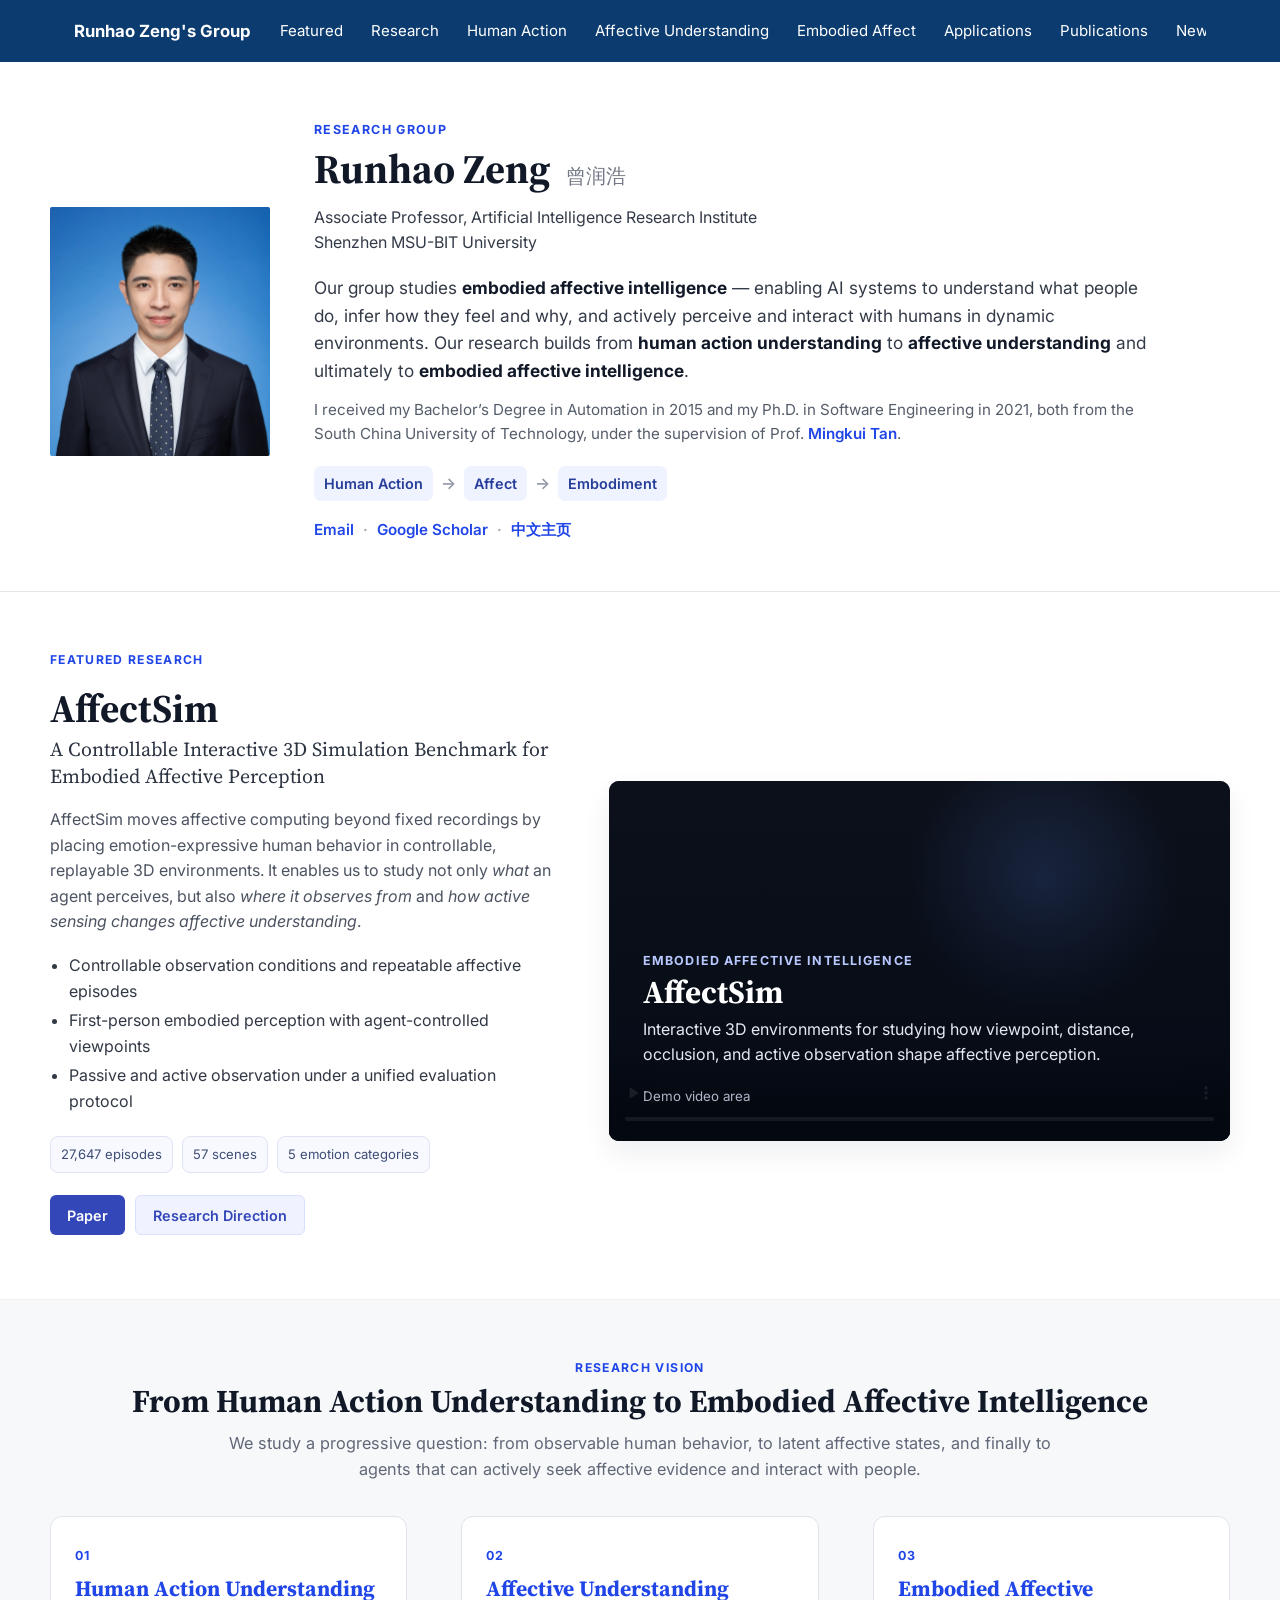
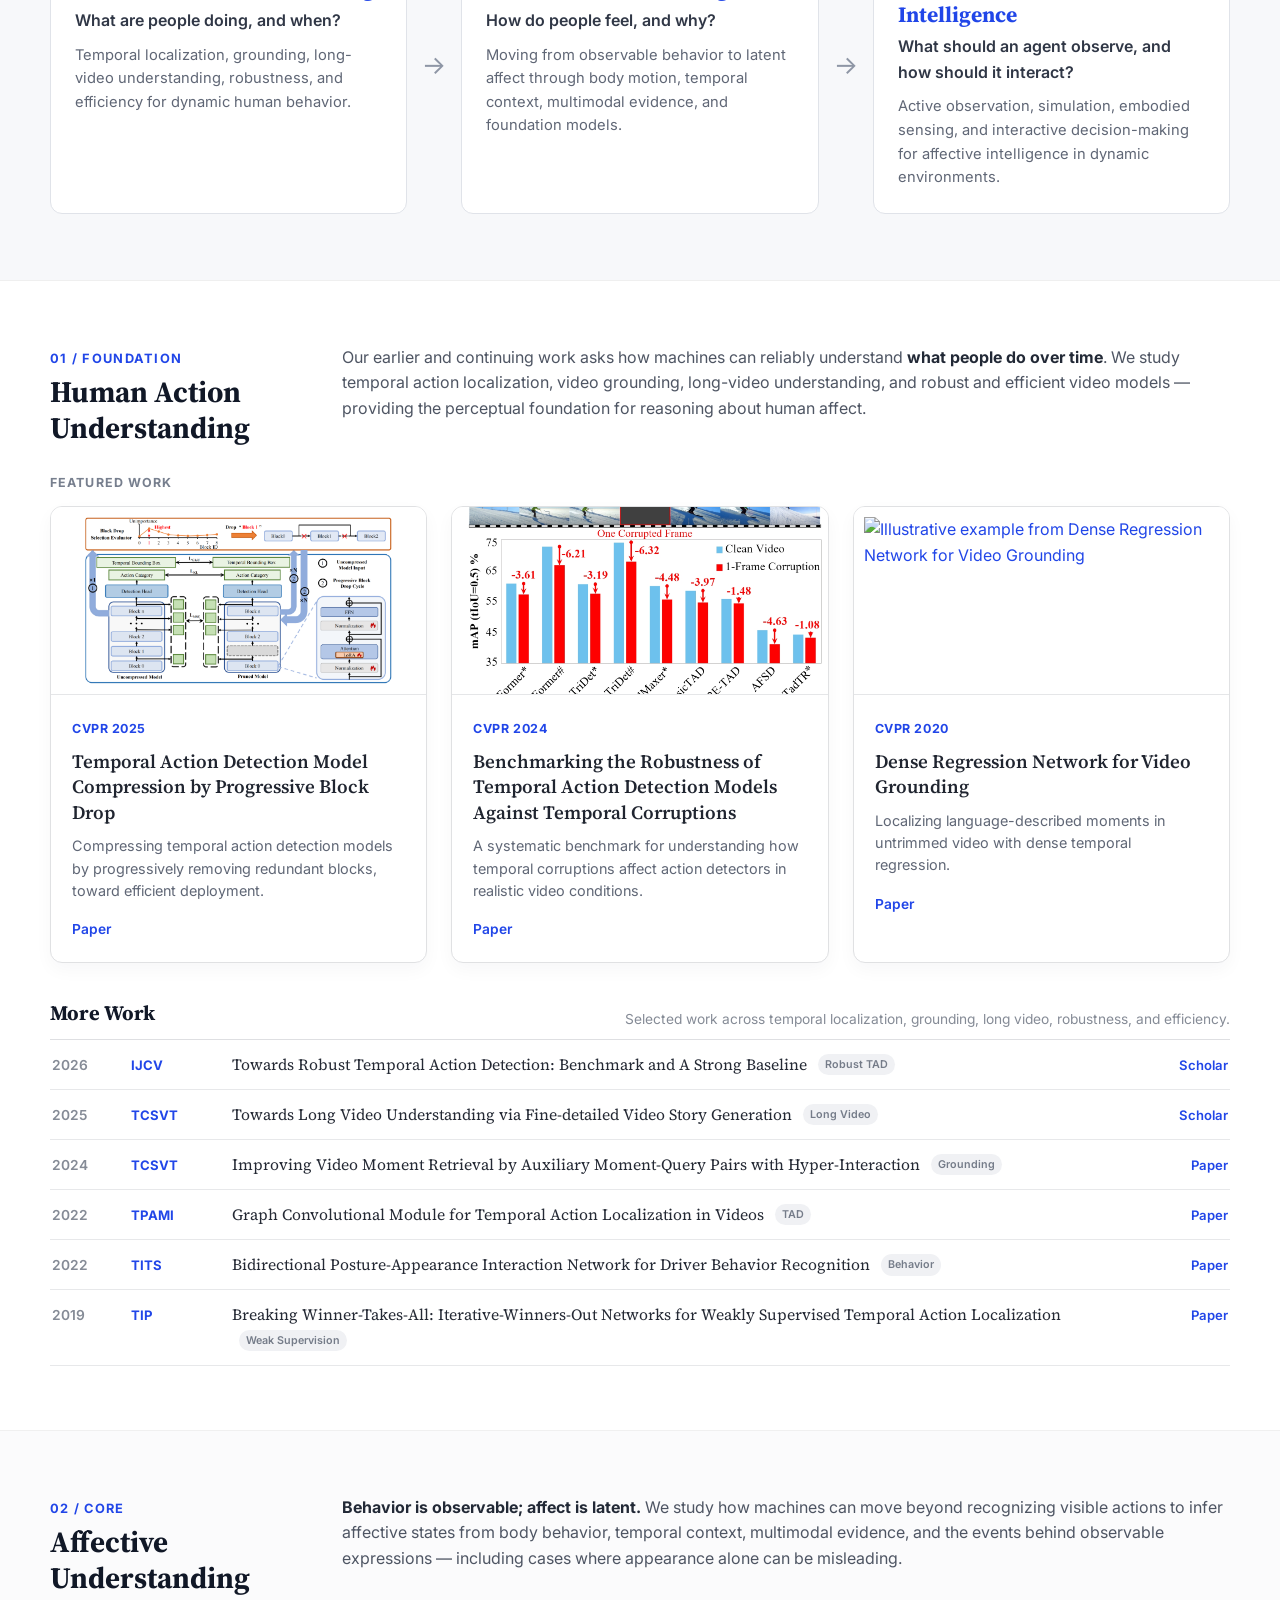
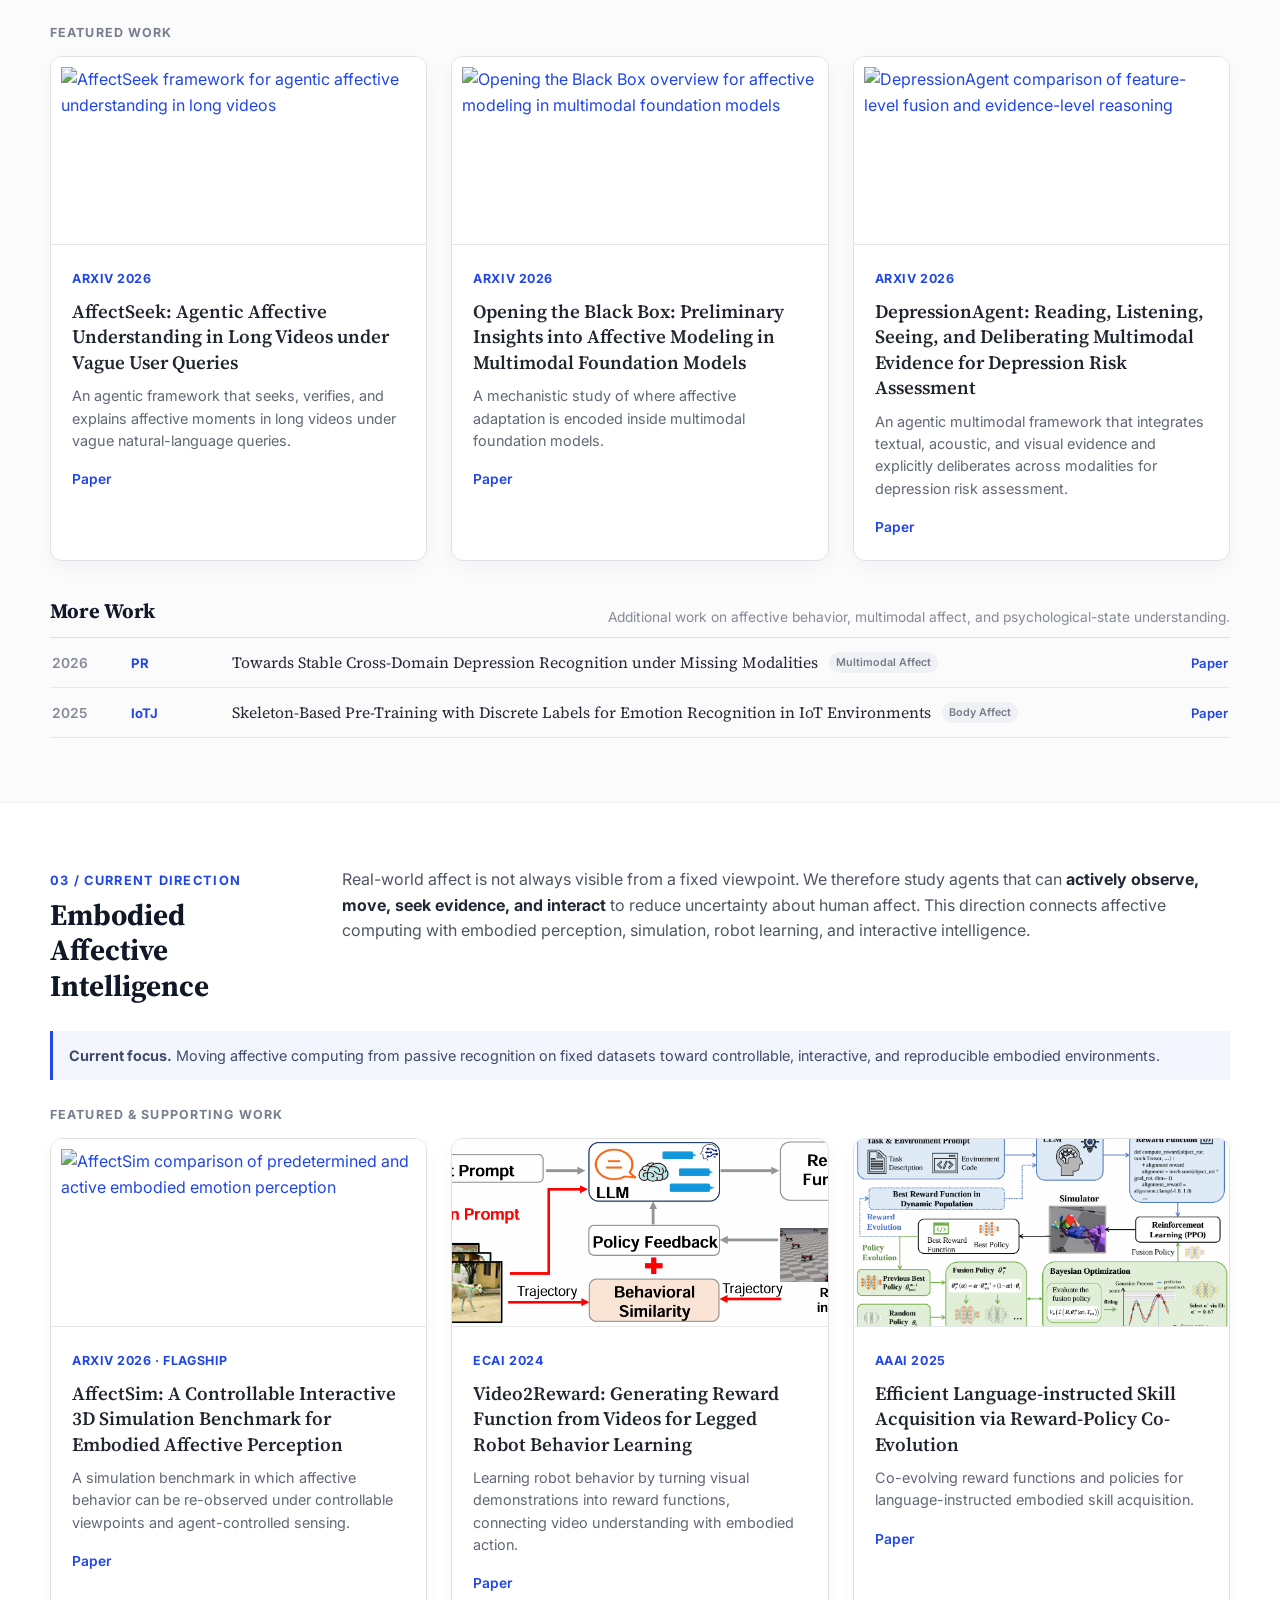
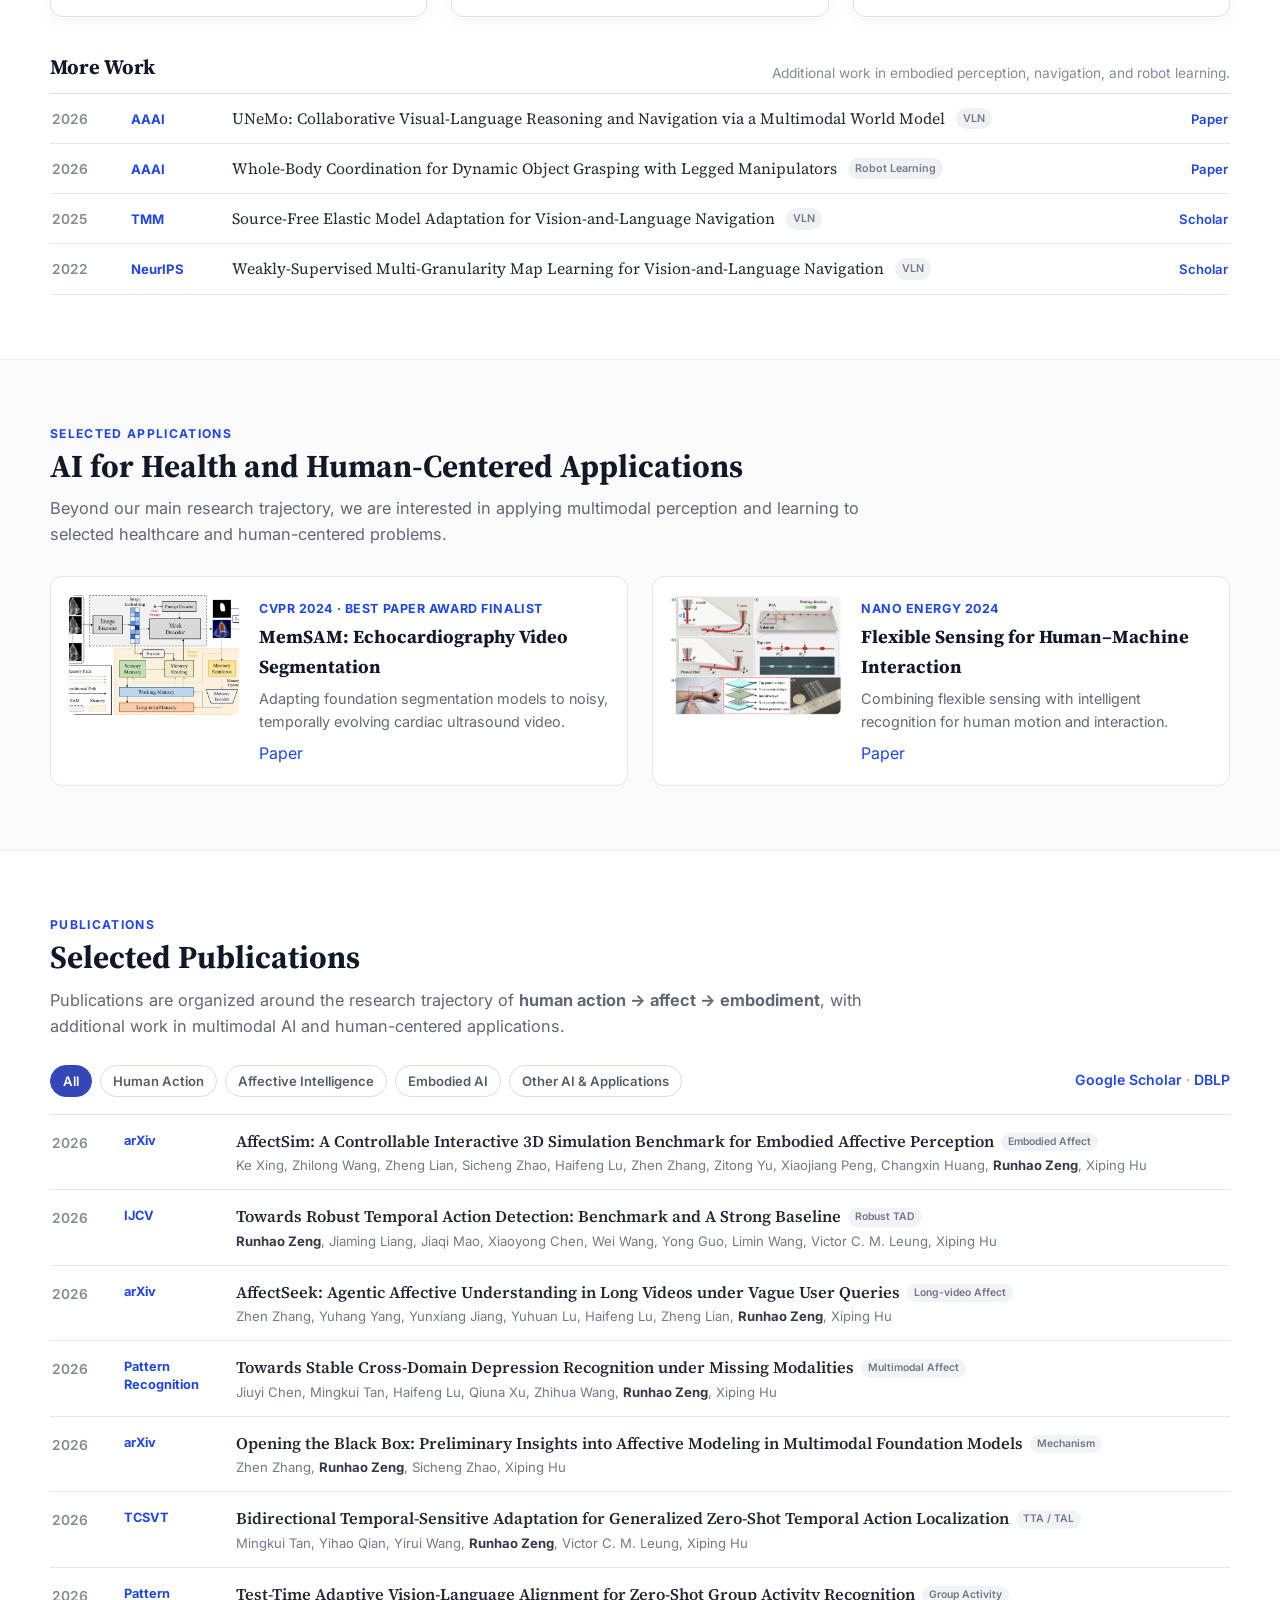
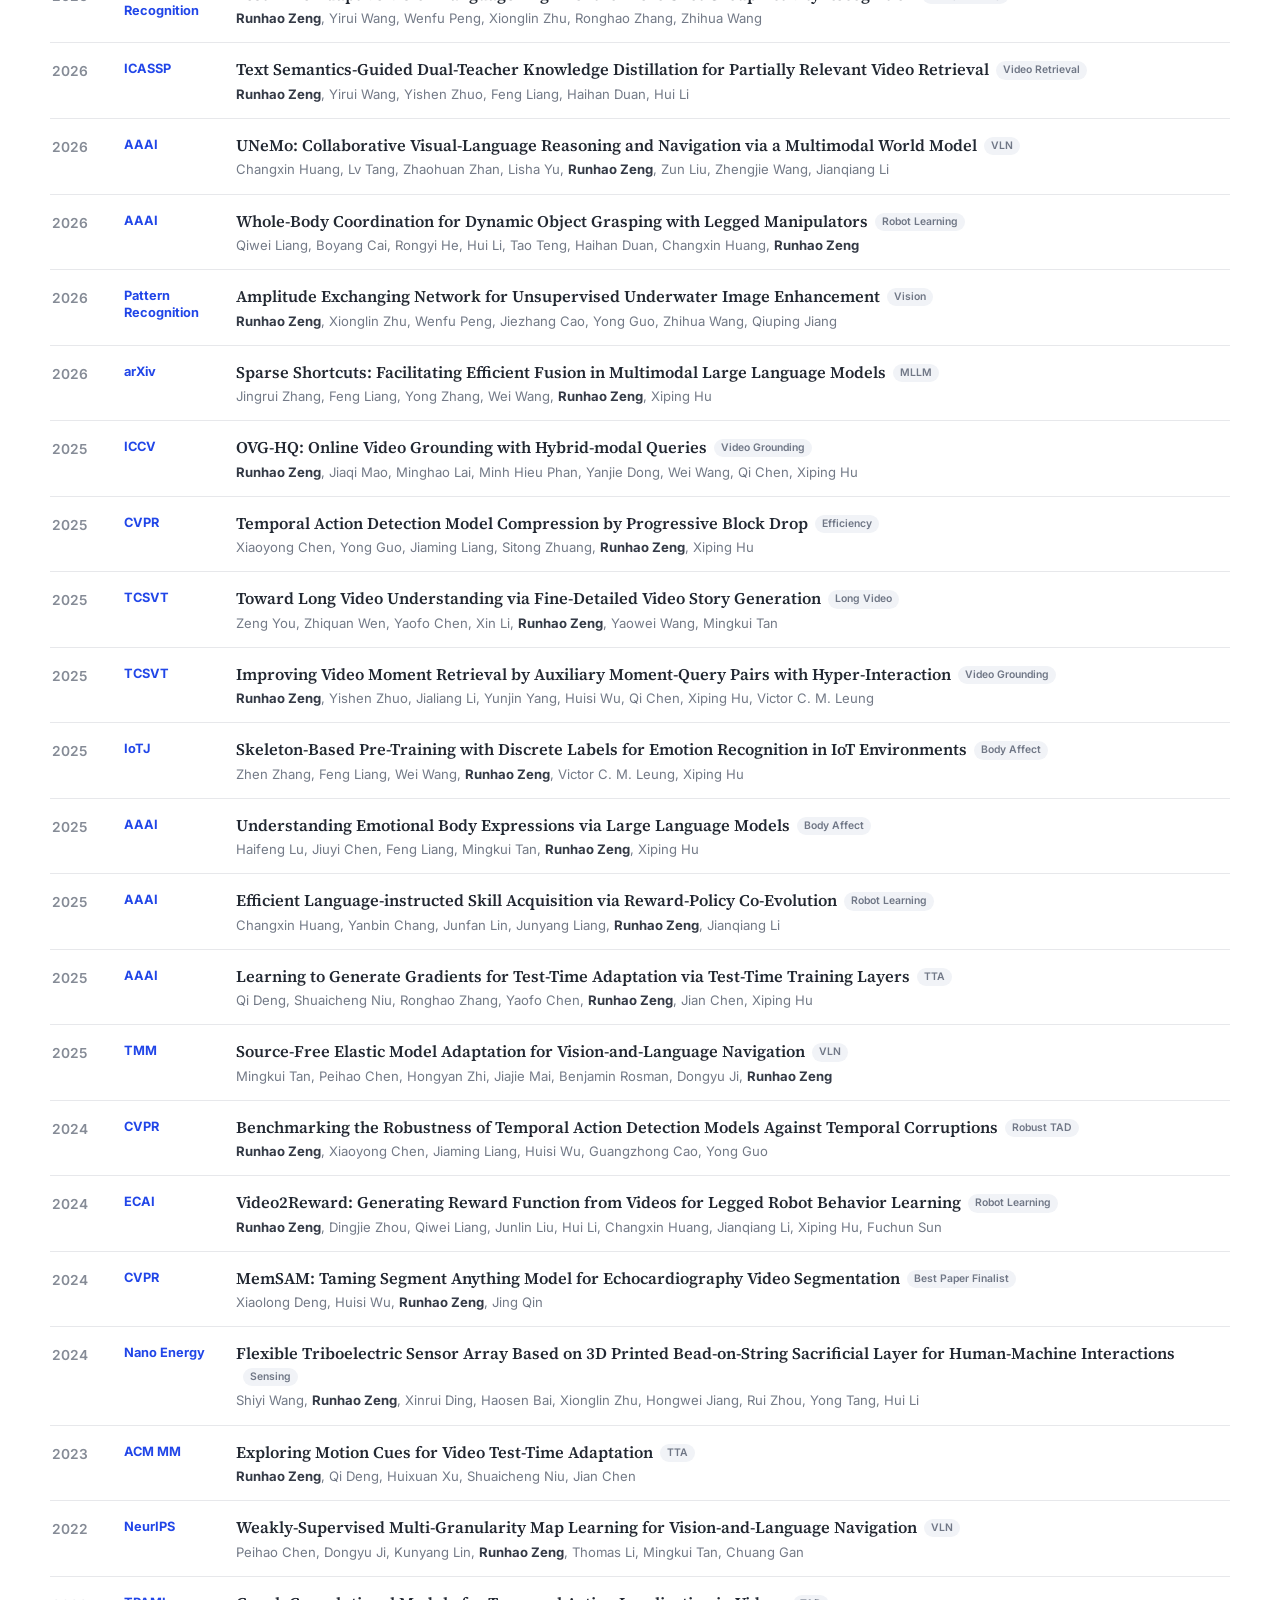
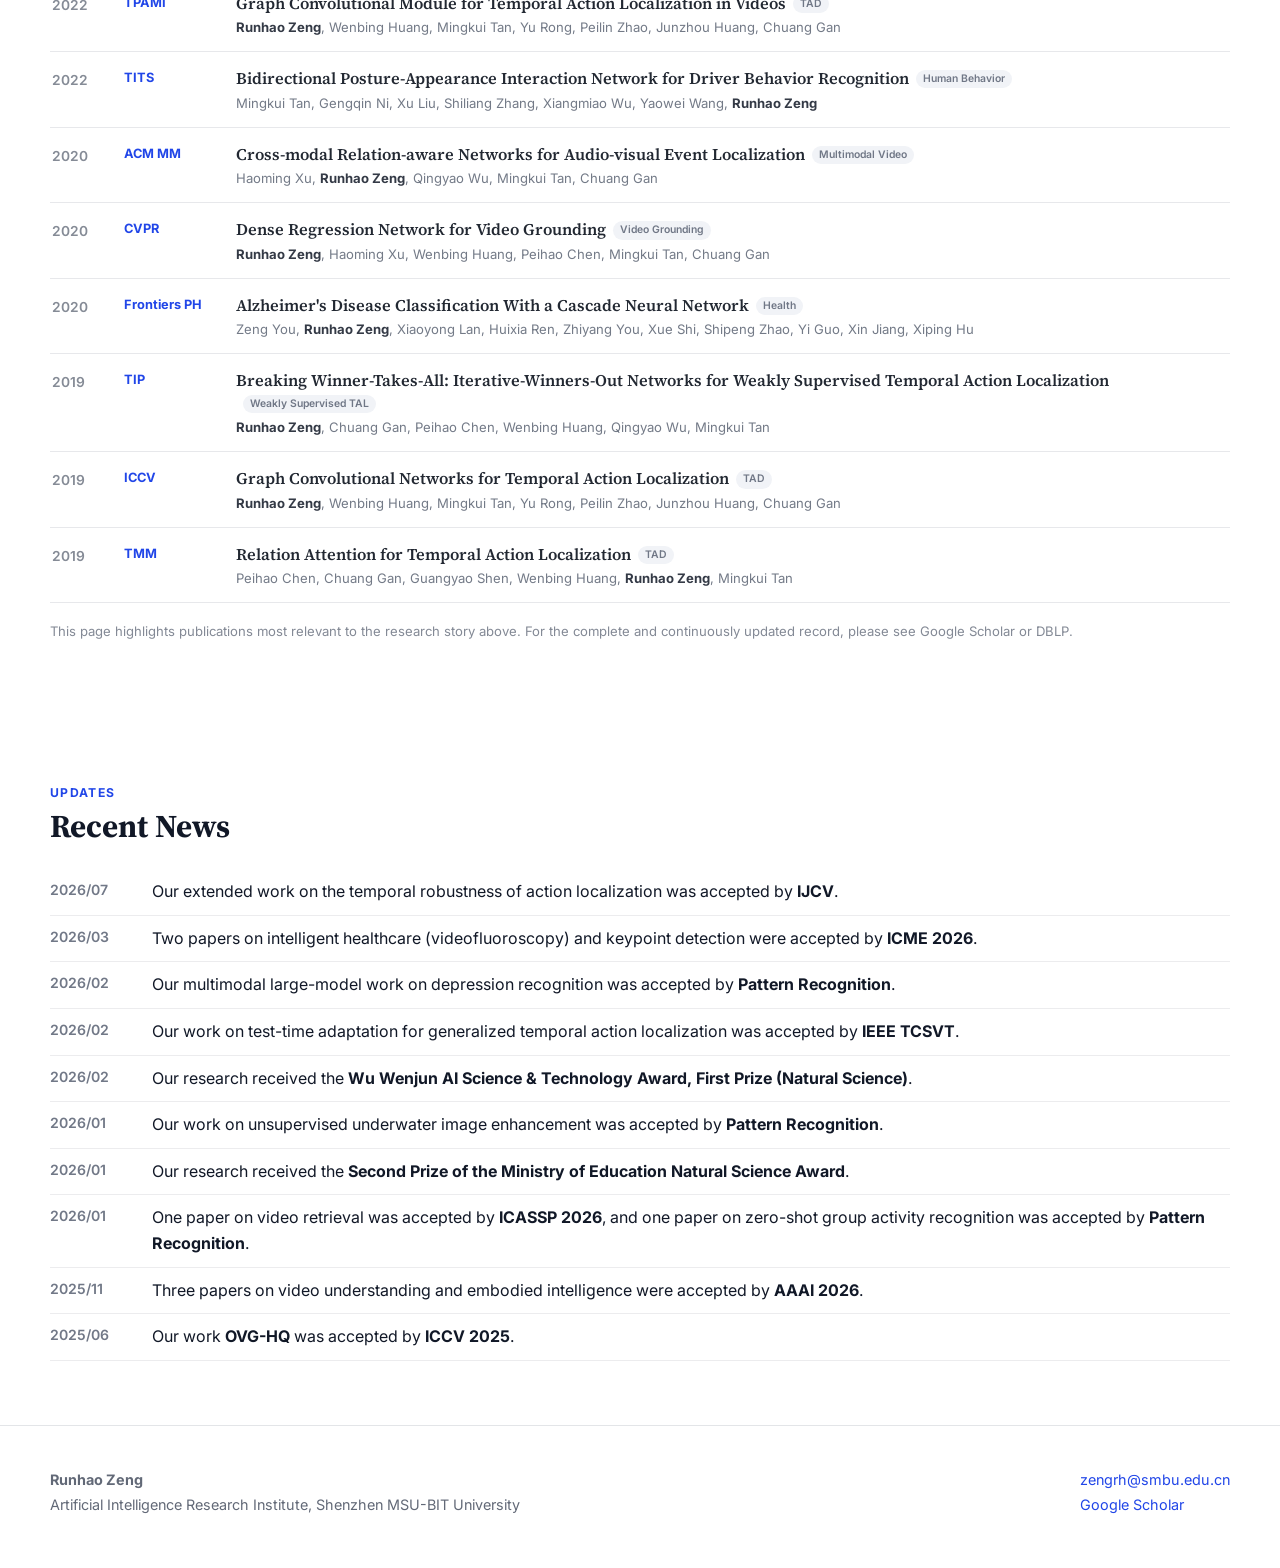
==== index_affective_story_v6_remote_figures.html @ b1715346 "Publish updated Runhao Zeng research group homepage" ====
<!DOCTYPE html>
<html lang="en">
<head>
<meta charset="UTF-8">
<meta name="viewport" content="width=device-width, initial-scale=1.0">

<title>Runhao Zeng — Embodied Affective Intelligence</title>
<meta name="description" content="Runhao Zeng's research group studies human action understanding, affective understanding, and embodied affective intelligence.">
<link rel="icon" href="favicon.ico">

<link rel="preconnect" href="https://fonts.googleapis.com">
<link rel="preconnect" href="https://fonts.gstatic.com" crossorigin>
<link href="https://fonts.googleapis.com/css2?family=Inter:wght@400;500;600;700&family=Source+Serif+4:opsz,wght@8..60,500;8..60,600;8..60,700&display=swap" rel="stylesheet">

<style>
:root{
  --navy:#0b3b6f;
  --blue:#2146e8;
  --blue-soft:#eef3ff;
  --ink:#111827;
  --muted:#606776;
  --line:#e3e5e8;
  --paper:#ffffff;
  --soft:#f7f8fa;
  --soft2:#fbfbfc;
  --radius:14px;
  --shadow:0 12px 28px rgba(20,30,55,.07);
  --serif:"Source Serif 4", Georgia, serif;
  --sans:Inter, Arial, sans-serif;
}

*{box-sizing:border-box}
html{scroll-behavior:smooth}
body{
  margin:0;
  color:var(--ink);
  background:#fff;
  font-family:var(--sans);
  line-height:1.6;
}
a{color:var(--blue);text-decoration:none}
a:hover{text-decoration:underline}
img{display:block;max-width:100%}

.navbar{
  position:sticky;
  top:0;
  z-index:100;
  background:var(--navy);
  color:#fff;
  box-shadow:0 1px 0 rgba(255,255,255,.08);
}
.navbar-inner{
  max-width:1180px;
  margin:0 auto;
  min-height:62px;
  padding:0 24px;
  display:flex;
  align-items:center;
  justify-content:space-between;
  gap:30px;
}
.brand{
  color:#fff;
  font-weight:700;
  font-size:1.05rem;
  white-space:nowrap;
}
.brand:hover{text-decoration:none}
nav{
  display:flex;
  gap:28px;
  align-items:center;
  overflow-x:auto;
  scrollbar-width:none;
}
nav::-webkit-scrollbar{display:none}
nav a{
  color:#fff;
  font-size:.94rem;
  white-space:nowrap;
}

main{overflow:hidden}
.wrap{
  width:min(1180px, calc(100% - 48px));
  margin:0 auto;
}

/* Hero */
.hero{
  padding:58px 0 48px;
  border-bottom:1px solid var(--line);
}
.hero-inner{
  display:grid;
  grid-template-columns:220px minmax(0,1fr);
  gap:44px;
  align-items:center;
}
.hero-photo{
  width:220px;
  aspect-ratio:1/1.13;
  object-fit:cover;
  border-radius:2px;
}
.eyebrow{
  margin:0 0 6px;
  color:var(--blue);
  font-size:.78rem;
  font-weight:700;
  letter-spacing:.11em;
  text-transform:uppercase;
}
h1,h2,h3{font-family:var(--serif)}
.hero h1{
  margin:0;
  font-size:2.55rem;
  line-height:1.15;
  font-weight:700;
}
.cn{
  margin-left:8px;
  font-family:var(--sans);
  font-size:1.25rem;
  font-weight:500;
  color:#737986;
}
.hero-role{
  margin:12px 0 18px;
  color:#343b48;
  font-size:1rem;
}
.hero-bio{
  max-width:840px;
  margin:0;
  font-size:1.08rem;
  color:#343b48;
}
.hero-bio strong{color:var(--ink)}
.hero-trajectory{
  display:flex;
  flex-wrap:wrap;
  gap:8px;
  align-items:center;
  margin:20px 0 17px;
  font-weight:600;
  color:#243043;
}
.hero-trajectory .node{
  padding:6px 10px;
  background:var(--blue-soft);
  border-radius:7px;
  color:#263d9a;
  font-size:.9rem;
}
.hero-trajectory .arrow{
  color:#9399a7;
}
.hero-links{
  display:flex;
  flex-wrap:wrap;
  gap:9px;
  align-items:center;
  font-weight:600;
  font-size:.95rem;
}
.dot{color:#a4a9b3}

/* Generic sections */
.section{
  padding:64px 0;
}
.section.alt{
  background:var(--soft2);
  border-top:1px solid #f0f0f0;
  border-bottom:1px solid #f0f0f0;
}
.section-kicker{
  margin:0 0 4px;
  color:var(--blue);
  font-size:.76rem;
  font-weight:700;
  letter-spacing:.11em;
  text-transform:uppercase;
}
.section-title{
  margin:0;
  font-size:2rem;
  line-height:1.2;
  font-weight:700;
}
.section-sub{
  max-width:850px;
  margin:10px 0 0;
  color:var(--muted);
  font-size:1.02rem;
}

/* Featured research */
.featured{
  padding:58px 0 64px;
}
.featured-grid{
  display:grid;
  grid-template-columns:.95fr 1.15fr;
  gap:46px;
  align-items:center;
  margin-top:18px;
}
.featured-title{
  margin:0 0 7px;
  font-size:2.45rem;
  line-height:1.08;
}
.featured-subtitle{
  margin:0 0 17px;
  font-family:var(--serif);
  font-size:1.24rem;
  line-height:1.35;
  color:#2c3442;
}
.featured-copy{
  margin:0 0 18px;
  color:#4c5361;
  font-size:1rem;
}
.feature-points{
  margin:0 0 22px;
  padding-left:19px;
  color:#313844;
}
.feature-points li{margin:4px 0}
.stat-row{
  display:flex;
  flex-wrap:wrap;
  gap:9px;
  margin:0 0 22px;
}
.stat{
  padding:7px 10px;
  border:1px solid #dfe4f4;
  border-radius:8px;
  background:#f7f9ff;
  font-size:.82rem;
  color:#3f4e75;
}
.buttons{
  display:flex;
  flex-wrap:wrap;
  gap:10px;
}
.btn{
  display:inline-flex;
  align-items:center;
  justify-content:center;
  min-height:40px;
  padding:0 17px;
  border-radius:6px;
  background:#3347b8;
  color:#fff;
  font-size:.9rem;
  font-weight:600;
}
.btn:hover{
  text-decoration:none;
  background:#273aa8;
}
.btn.secondary{
  color:#3347b8;
  background:#f0f3ff;
  border:1px solid #d8dfff;
}
.btn.secondary:hover{background:#e8edff}

.feature-media{
  position:relative;
  min-height:360px;
  overflow:hidden;
  border-radius:10px;
  background:
    radial-gradient(circle at 22% 30%, rgba(85,116,255,.25), transparent 24%),
    radial-gradient(circle at 78% 68%, rgba(30,115,138,.24), transparent 28%),
    linear-gradient(135deg,#111827 0%,#203047 48%,#182133 100%);
  box-shadow:var(--shadow);
}
.feature-media video{
  position:absolute;
  inset:0;
  width:100%;
  height:100%;
  object-fit:cover;
  background:#0c111b;
}
.media-fallback{
  position:absolute;
  inset:0;
  padding:34px;
  display:flex;
  flex-direction:column;
  justify-content:flex-end;
  color:#fff;
  background:
    linear-gradient(to top,rgba(4,10,21,.82),rgba(4,10,21,.08)),
    radial-gradient(circle at 70% 28%,rgba(103,145,255,.22),transparent 27%);
}
.media-fallback .mini{
  color:#b9c8ff;
  font-size:.78rem;
  font-weight:700;
  letter-spacing:.09em;
  text-transform:uppercase;
}
.media-fallback strong{
  margin-top:4px;
  font-family:var(--serif);
  font-size:2rem;
  line-height:1.1;
}
.media-fallback span{
  margin-top:7px;
  max-width:500px;
  color:#e6e9f0;
}
.media-fallback small{
  margin-top:18px;
  color:#aeb7c7;
}

/* Research story */
.story{
  padding:58px 0 66px;
  background:var(--soft);
  border-top:1px solid #efefef;
  border-bottom:1px solid #efefef;
}
.story-head{text-align:center}
.story-head .section-sub{margin:10px auto 0}
.story-grid{
  margin-top:34px;
  display:grid;
  grid-template-columns:1fr 54px 1fr 54px 1fr;
  align-items:stretch;
}
.story-card{
  position:relative;
  padding:25px 24px 23px;
  border:1px solid #e0e3e9;
  border-radius:12px;
  background:#fff;
}
.story-num{
  color:var(--blue);
  font-size:.78rem;
  font-weight:700;
  letter-spacing:.08em;
}
.story-card h3{
  margin:7px 0 7px;
  font-size:1.36rem;
  line-height:1.2;
}
.story-question{
  margin:0 0 10px;
  font-weight:600;
  color:#303746;
}
.story-card p:last-child{
  margin:0;
  color:var(--muted);
  font-size:.92rem;
}
.story-arrow{
  display:flex;
  align-items:center;
  justify-content:center;
  color:#8e96a5;
  font-size:1.6rem;
}

/* Topic sections */
.topic-head{
  display:grid;
  grid-template-columns:250px minmax(0,1fr);
  gap:42px;
  margin-bottom:28px;
}
.topic-index{
  color:var(--blue);
  font-size:.8rem;
  font-weight:700;
  letter-spacing:.1em;
}
.topic-head h2{
  margin:4px 0 0;
  font-size:1.85rem;
  line-height:1.2;
}
.topic-intro{
  margin:0;
  color:#4e5563;
  font-size:1rem;
}
.topic-intro strong{color:#222936}

.featured-kicker{
  margin:0 0 13px;
  color:#777f8e;
  font-size:.78rem;
  font-weight:700;
  letter-spacing:.09em;
  text-transform:uppercase;
}
.paper-grid{
  display:grid;
  grid-template-columns:repeat(3,minmax(0,1fr));
  gap:24px;
}
.paper-card{
  min-width:0;
  overflow:hidden;
  border:1px solid #e0e1e3;
  border-radius:12px;
  background:#fff;
  box-shadow:0 7px 18px rgba(30,40,60,.035);
}
.paper-card:hover{
  transform:translateY(-2px);
  transition:.18s ease;
  box-shadow:0 12px 28px rgba(25,35,55,.07);
}
.paper-thumb{
  height:188px;
  overflow:hidden;
  background:#f2f3f5;
  border-bottom:1px solid #e5e6e8;
}
.paper-thumb img{
  width:100%;
  height:100%;
  object-fit:cover;
}
.paper-thumb.contain img{
  object-fit:contain;
  padding:8px;
  background:#fff;
}
.paper-thumb.text-thumb{
  display:flex;
  align-items:flex-end;
  padding:22px;
  background:
    radial-gradient(circle at 85% 18%,rgba(71,100,235,.17),transparent 28%),
    linear-gradient(135deg,#f3f5ff,#f9fafc 55%,#eef3f7);
}
.text-thumb .thumb-word{
  font-family:var(--serif);
  font-size:2rem;
  line-height:1.05;
  color:#1d2e69;
  font-weight:700;
}
.text-thumb .thumb-note{
  display:block;
  margin-top:7px;
  font-family:var(--sans);
  font-size:.78rem;
  color:#66718d;
  font-weight:500;
}
.paper-body{padding:20px 21px 22px}
.venue{
  display:inline-block;
  color:var(--blue);
  font-size:.78rem;
  font-weight:700;
  letter-spacing:.045em;
  text-transform:uppercase;
}
.paper-body h3{
  margin:8px 0 10px;
  font-size:1.18rem;
  line-height:1.35;
  font-weight:600;
}
.paper-body h3 a{color:#202530}
.paper-body h3 a:hover{color:var(--blue);text-decoration:none}
.highlight{
  margin:0 0 16px;
  color:#606776;
  font-size:.9rem;
  line-height:1.55;
}
.paper-links{
  display:flex;
  flex-wrap:wrap;
  gap:12px;
  font-size:.86rem;
  font-weight:600;
}

/* More work */
.more-work{margin-top:34px}
.more-work-head{
  display:flex;
  align-items:end;
  justify-content:space-between;
  gap:20px;
  margin-bottom:9px;
}
.more-work-head h3{
  margin:0;
  font-size:1.28rem;
}
.more-work-head p{
  margin:0;
  color:#858b96;
  font-size:.86rem;
}
.more-work-list{border-top:1px solid #dedfe2}
.more-work-item{
  display:grid;
  grid-template-columns:62px 84px minmax(0,1fr) auto;
  align-items:baseline;
  column-gap:17px;
  padding:12px 2px;
  border-bottom:1px solid #e7e8ea;
}
.more-work-year{
  color:#858b96;
  font-size:.86rem;
  font-weight:600;
}
.more-work-venue{
  color:var(--blue);
  font-size:.82rem;
  font-weight:700;
}
.more-work-title{
  min-width:0;
  font-family:var(--serif);
  font-size:.98rem;
  color:#242934;
}
.more-work-title a{color:inherit}
.more-work-title a:hover{color:var(--blue);text-decoration:none}
.work-tag{
  display:inline-block;
  margin-left:7px;
  padding:2px 7px;
  border-radius:999px;
  background:#f0f1f4;
  color:#757c89;
  font-family:var(--sans);
  font-size:.67rem;
  font-weight:600;
  vertical-align:2px;
  white-space:nowrap;
}
.more-work-links{
  font-size:.82rem;
  font-weight:600;
  white-space:nowrap;
}

/* Current direction marker */
.current-direction{
  margin:0 0 25px;
  padding:13px 16px;
  border-left:3px solid var(--blue);
  background:#f3f6ff;
  color:#3f4b69;
  font-size:.9rem;
}

/* Applications */
.application-grid{
  margin-top:28px;
  display:grid;
  grid-template-columns:1fr 1fr;
  gap:24px;
}
.application-card{
  display:grid;
  grid-template-columns:170px minmax(0,1fr);
  gap:20px;
  padding:18px;
  border:1px solid var(--line);
  border-radius:12px;
  background:#fff;
}
.application-card img{
  width:170px;
  height:120px;
  object-fit:cover;
  border-radius:7px;
  background:#f2f2f2;
}
.application-card h3{
  margin:2px 0 6px;
  font-size:1.15rem;
}
.application-card p{
  margin:0 0 8px;
  color:#626977;
  font-size:.9rem;
}

/* News */
.news-list{
  margin:24px 0 0;
  padding:0;
  list-style:none;
}
.news-list li{
  display:grid;
  grid-template-columns:86px minmax(0,1fr);
  gap:16px;
  padding:10px 0;
  border-bottom:1px solid #ececee;
}
.news-date{
  color:#717887;
  font-size:.88rem;
  font-weight:600;
}

/* Footer */
.contact{
  padding:40px 0 50px;
  border-top:1px solid var(--line);
  color:#626977;
  font-size:.9rem;
}
.contact-row{
  display:flex;
  justify-content:space-between;
  gap:24px;
  flex-wrap:wrap;
}
.contact p{margin:2px 0}

/* responsive */
@media (max-width:950px){
  .paper-grid{grid-template-columns:1fr 1fr}
  .story-grid{
    grid-template-columns:1fr;
    gap:12px;
  }
  .story-arrow{
    height:28px;
    transform:rotate(90deg);
  }
  .featured-grid{grid-template-columns:1fr}
  .feature-media{min-height:330px}
  .topic-head{grid-template-columns:1fr;gap:12px}
  .application-grid{grid-template-columns:1fr}
}
@media (max-width:700px){
  .wrap{width:min(100% - 30px,1180px)}
  .navbar-inner{padding:0 15px}
  .brand{font-size:.93rem}
  nav{gap:18px}
  nav a{font-size:.84rem}
  .hero{padding-top:38px}
  .hero-inner{grid-template-columns:1fr;gap:23px}
  .hero-photo{width:160px}
  .hero h1{font-size:2.05rem}
  .featured-title{font-size:2rem}
  .paper-grid{grid-template-columns:1fr}
  .paper-thumb{height:210px}
  .more-work-item{
    grid-template-columns:52px 70px minmax(0,1fr);
    column-gap:9px;
  }
  .more-work-links{
    grid-column:3;
    margin-top:4px;
  }
  .work-tag{display:none}
  .application-card{grid-template-columns:1fr}
  .application-card img{width:100%;height:190px}
}

.hero-education{
  max-width:840px;
  margin:13px 0 0;
  color:#555d6a;
  font-size:.95rem;
}
.hero-education strong{font-weight:600}

/* Publication index */
.pub-toolbar{
  margin-top:26px;
  display:flex;
  align-items:center;
  justify-content:space-between;
  gap:18px;
  flex-wrap:wrap;
}
.pub-filters{
  display:flex;
  flex-wrap:wrap;
  gap:8px;
}
.pub-filter{
  appearance:none;
  border:1px solid #d9dce3;
  border-radius:999px;
  padding:7px 12px;
  background:#fff;
  color:#555d6a;
  font-family:var(--sans);
  font-size:.82rem;
  font-weight:600;
  cursor:pointer;
}
.pub-filter:hover{
  border-color:#aab6e8;
  color:var(--blue);
}
.pub-filter.active{
  border-color:#3347b8;
  background:#3347b8;
  color:#fff;
}
.pub-links-top{
  font-size:.88rem;
  font-weight:600;
  white-space:nowrap;
}
.pub-list{
  margin-top:17px;
  border-top:1px solid #dfe1e5;
}
.pub-item{
  display:grid;
  grid-template-columns:56px 96px minmax(0,1fr);
  gap:16px;
  padding:15px 2px 14px;
  border-bottom:1px solid #e7e8eb;
}
.pub-item[hidden]{display:none}
.pub-year{
  padding-top:2px;
  color:#858b96;
  font-size:.86rem;
  font-weight:600;
}
.pub-venue{
  padding-top:2px;
  color:var(--blue);
  font-size:.80rem;
  font-weight:700;
  line-height:1.35;
}
.pub-title{
  margin:0;
  font-family:var(--serif);
  font-size:1.02rem;
  line-height:1.38;
  font-weight:600;
  color:#222832;
}
.pub-title a{color:inherit}
.pub-title a:hover{color:var(--blue);text-decoration:none}
.pub-authors{
  margin:4px 0 0;
  color:#737a87;
  font-size:.82rem;
  line-height:1.45;
}
.pub-authors strong{
  color:#343a46;
  font-weight:700;
}
.pub-badge{
  display:inline-block;
  margin-left:7px;
  padding:2px 7px;
  border-radius:999px;
  background:#f1f3f7;
  color:#707786;
  font-family:var(--sans);
  font-size:.65rem;
  font-weight:600;
  vertical-align:2px;
  white-space:nowrap;
}
.pub-note{
  margin-top:18px;
  color:#838995;
  font-size:.82rem;
}
@media (max-width:700px){
  .pub-item{
    grid-template-columns:48px 72px minmax(0,1fr);
    gap:8px;
  }
  .pub-authors{font-size:.78rem}
  .pub-badge{display:none}
}




.paper-thumb.contain img{
  object-fit:contain;
  padding:10px;
  background:#fff;
}

</style>
</head>

<body>

<header class="navbar">
  <div class="navbar-inner">
    <a class="brand" href="#top">Runhao Zeng's Group</a>
    <nav aria-label="Main navigation">
      <a href="#featured">Featured</a>
      <a href="#research">Research</a>
      <a href="#action">Human Action</a>
      <a href="#affect">Affective Understanding</a>
      <a href="#embodied">Embodied Affect</a>
      <a href="#applications">Applications</a>
      <a href="#publications">Publications</a>
      <a href="#news">News</a>
      <a href="#contact">Contact</a>
    </nav>
  </div>
</header>

<main id="top">

  <!-- HERO -->
  <section class="hero">
    <div class="wrap hero-inner">
      <img class="hero-photo" src="imgs/RunhaoZeng.jpg" alt="Photo of Runhao Zeng">

      <div>
        <p class="eyebrow">Research Group</p>
        <h1>Runhao Zeng <span class="cn">曾润浩</span></h1>

        <p class="hero-role">
          Associate Professor, Artificial Intelligence Research Institute<br>
          Shenzhen MSU-BIT University
        </p>

        <p class="hero-bio">
          Our group studies <strong>embodied affective intelligence</strong> — enabling AI systems to
          understand what people do, infer how they feel and why, and actively perceive and interact
          with humans in dynamic environments. Our research builds from
          <strong>human action understanding</strong> to <strong>affective understanding</strong> and
          ultimately to <strong>embodied affective intelligence</strong>.
        </p>

        <p class="hero-education">
          I received my Bachelor’s Degree in Automation in 2015 and my Ph.D. in Software Engineering
          in 2021, both from the South China University of Technology, under the supervision of
          Prof. <a href="https://tanmingkui.github.io/" target="_blank" rel="noopener"><strong>Mingkui Tan</strong></a>.
        </p>

        <div class="hero-trajectory" aria-label="Research trajectory">
          <span class="node">Human Action</span>
          <span class="arrow">→</span>
          <span class="node">Affect</span>
          <span class="arrow">→</span>
          <span class="node">Embodiment</span>
        </div>

        <div class="hero-links">
          <a href="mailto:zengrh@smbu.edu.cn">Email</a>
          <span class="dot">·</span>
          <a href="https://scholar.google.com.sg/citations?user=s3X4YHwAAAAJ&hl=en" target="_blank" rel="noopener">Google Scholar</a>
          <span class="dot">·</span>
          <a href="https://ai.smbu.edu.cn/info/1251/1881.htm" target="_blank" rel="noopener">中文主页</a>
        </div>
      </div>
    </div>
  </section>


  <!-- FEATURED RESEARCH -->
  <section class="featured" id="featured">
    <div class="wrap">
      <p class="section-kicker">Featured Research</p>

      <div class="featured-grid">
        <div>
          <h2 class="featured-title">AffectSim</h2>
          <p class="featured-subtitle">
            A Controllable Interactive 3D Simulation Benchmark for Embodied Affective Perception
          </p>

          <p class="featured-copy">
            AffectSim moves affective computing beyond fixed recordings by placing emotion-expressive
            human behavior in controllable, replayable 3D environments. It enables us to study not only
            <em>what</em> an agent perceives, but also <em>where it observes from</em> and
            <em>how active sensing changes affective understanding</em>.
          </p>

          <ul class="feature-points">
            <li>Controllable observation conditions and repeatable affective episodes</li>
            <li>First-person embodied perception with agent-controlled viewpoints</li>
            <li>Passive and active observation under a unified evaluation protocol</li>
          </ul>

          <div class="stat-row">
            <span class="stat">27,647 episodes</span>
            <span class="stat">57 scenes</span>
            <span class="stat">5 emotion categories</span>
          </div>

          <div class="buttons">
            <a class="btn" href="https://arxiv.org/abs/2608.25664" target="_blank" rel="noopener">Paper</a>
            <!-- Replace # with the AffectSim project page when available. -->
            <a class="btn secondary" href="#embodied">Research Direction</a>
          </div>
        </div>

        <div class="feature-media" aria-label="AffectSim demo">
          <!--
            Optional local demo:
            1) Put your video at: imgs/affectsim/AffectSim-demo.mp4
            2) Put a poster image at: imgs/affectsim/AffectSim-poster.jpg
            The fallback panel below remains visible until the video loads.
          -->
          <video id="affectsim-video" controls muted loop playsinline preload="metadata"
                 poster="https://arxiv.org/html/2608.25664v1/Figure2.png">
            <source src="imgs/affectsim/AffectSim-demo.mp4" type="video/mp4">
          </video>

          <div class="media-fallback" id="affectsim-fallback">
            <span class="mini">Embodied Affective Intelligence</span>
            <strong>AffectSim</strong>
            <span>
              Interactive 3D environments for studying how viewpoint, distance,
              occlusion, and active observation shape affective perception.
            </span>
            <small>Demo video area</small>
          </div>
        </div>
      </div>
    </div>
  </section>


  <!-- RESEARCH STORY -->
  <section class="story" id="research">
    <div class="wrap">
      <div class="story-head">
        <p class="section-kicker">Research Vision</p>
        <h2 class="section-title">From Human Action Understanding to Embodied Affective Intelligence</h2>
        <p class="section-sub">
          We study a progressive question: from observable human behavior, to latent affective states,
          and finally to agents that can actively seek affective evidence and interact with people.
        </p>
      </div>

      <div class="story-grid">
        <a class="story-card" href="#action">
          <span class="story-num">01</span>
          <h3>Human Action Understanding</h3>
          <p class="story-question">What are people doing, and when?</p>
          <p>
            Temporal localization, grounding, long-video understanding, robustness, and efficiency
            for dynamic human behavior.
          </p>
        </a>

        <div class="story-arrow" aria-hidden="true">→</div>

        <a class="story-card" href="#affect">
          <span class="story-num">02</span>
          <h3>Affective Understanding</h3>
          <p class="story-question">How do people feel, and why?</p>
          <p>
            Moving from observable behavior to latent affect through body motion, temporal context,
            multimodal evidence, and foundation models.
          </p>
        </a>

        <div class="story-arrow" aria-hidden="true">→</div>

        <a class="story-card" href="#embodied">
          <span class="story-num">03</span>
          <h3>Embodied Affective Intelligence</h3>
          <p class="story-question">What should an agent observe, and how should it interact?</p>
          <p>
            Active observation, simulation, embodied sensing, and interactive decision-making for
            affective intelligence in dynamic environments.
          </p>
        </a>
      </div>
    </div>
  </section>


  <!-- 01 HUMAN ACTION UNDERSTANDING -->
  <section class="section" id="action">
    <div class="wrap">
      <div class="topic-head">
        <div>
          <span class="topic-index">01 / FOUNDATION</span>
          <h2>Human Action Understanding</h2>
        </div>

        <p class="topic-intro">
          Our earlier and continuing work asks how machines can reliably understand
          <strong>what people do over time</strong>. We study temporal action localization,
          video grounding, long-video understanding, and robust and efficient video models —
          providing the perceptual foundation for reasoning about human affect.
        </p>
      </div>

      <p class="featured-kicker">Featured Work</p>

      <div class="paper-grid">

        <article class="paper-card">
          <a href="https://arxiv.org/abs/2503.16916" target="_blank" rel="noopener">
            <div class="paper-thumb contain">
              <img src="imgs/paper_figures/CVPR2025_progressive_layer_drop_00.png"
                   alt="Temporal Action Detection Model Compression">
            </div>
          </a>
          <div class="paper-body">
            <span class="venue">CVPR 2025</span>
            <h3>
              <a href="https://arxiv.org/abs/2503.16916" target="_blank" rel="noopener">
                Temporal Action Detection Model Compression by Progressive Block Drop
              </a>
            </h3>
            <p class="highlight">
              Compressing temporal action detection models by progressively removing redundant blocks,
              toward efficient deployment.
            </p>
            <div class="paper-links">
              <a href="https://arxiv.org/abs/2503.16916" target="_blank" rel="noopener">Paper</a>
            </div>
          </div>
        </article>

        <article class="paper-card">
          <a href="https://openaccess.thecvf.com/content/CVPR2024/html/Zeng_Benchmarking_the_Robustness_of_Temporal_Action_Detection_Models_Against_Temporal_CVPR_2024_paper.html" target="_blank" rel="noopener">
            <div class="paper-thumb">
              <img src="imgs/paper_figures/CVPR2024.png"
                   alt="Benchmarking temporal action detection robustness">
            </div>
          </a>
          <div class="paper-body">
            <span class="venue">CVPR 2024</span>
            <h3>
              <a href="https://openaccess.thecvf.com/content/CVPR2024/html/Zeng_Benchmarking_the_Robustness_of_Temporal_Action_Detection_Models_Against_Temporal_CVPR_2024_paper.html" target="_blank" rel="noopener">
                Benchmarking the Robustness of Temporal Action Detection Models Against Temporal Corruptions
              </a>
            </h3>
            <p class="highlight">
              A systematic benchmark for understanding how temporal corruptions affect action detectors
              in realistic video conditions.
            </p>
            <div class="paper-links">
              <a href="https://openaccess.thecvf.com/content/CVPR2024/html/Zeng_Benchmarking_the_Robustness_of_Temporal_Action_Detection_Models_Against_Temporal_CVPR_2024_paper.html" target="_blank" rel="noopener">Paper</a>
            </div>
          </div>
        </article>

        <article class="paper-card">
          <a href="https://openaccess.thecvf.com/content_CVPR_2020/html/Zeng_Dense_Regression_Network_for_Video_Grounding_CVPR_2020_paper.html" target="_blank" rel="noopener">
            <div class="paper-thumb contain">
              <img loading="lazy"
                   src="https://ai2-s2-public.s3.amazonaws.com/figures/2017-08-08/355403d7ce4b625307fd3ebb2beea269ecc15213/1-Figure1-1.png"
                   alt="Illustrative example from Dense Regression Network for Video Grounding">
            </div>
          </a>
          <div class="paper-body">
            <span class="venue">CVPR 2020</span>
            <h3>
              <a href="https://openaccess.thecvf.com/content_CVPR_2020/html/Zeng_Dense_Regression_Network_for_Video_Grounding_CVPR_2020_paper.html" target="_blank" rel="noopener">
                Dense Regression Network for Video Grounding
              </a>
            </h3>
            <p class="highlight">
              Localizing language-described moments in untrimmed video with dense temporal regression.
            </p>
            <div class="paper-links">
              <a href="https://openaccess.thecvf.com/content_CVPR_2020/html/Zeng_Dense_Regression_Network_for_Video_Grounding_CVPR_2020_paper.html" target="_blank" rel="noopener">Paper</a>
            </div>
          </div>
        </article>

      </div>

      <div class="more-work">
        <div class="more-work-head">
          <h3>More Work</h3>
          <p>Selected work across temporal localization, grounding, long video, robustness, and efficiency.</p>
        </div>

        <div class="more-work-list">
          <div class="more-work-item">
            <span class="more-work-year">2026</span>
            <span class="more-work-venue">IJCV</span>
            <div class="more-work-title">
              Towards Robust Temporal Action Detection: Benchmark and A Strong Baseline
              <span class="work-tag">Robust TAD</span>
            </div>
            <div class="more-work-links">
              <a href="https://scholar.google.com.sg/citations?user=s3X4YHwAAAAJ&hl=en" target="_blank" rel="noopener">Scholar</a>
            </div>
          </div>

          <div class="more-work-item">
            <span class="more-work-year">2025</span>
            <span class="more-work-venue">TCSVT</span>
            <div class="more-work-title">
              Towards Long Video Understanding via Fine-detailed Video Story Generation
              <span class="work-tag">Long Video</span>
            </div>
            <div class="more-work-links">
              <a href="https://scholar.google.com.sg/citations?user=s3X4YHwAAAAJ&hl=en" target="_blank" rel="noopener">Scholar</a>
            </div>
          </div>

          <div class="more-work-item">
            <span class="more-work-year">2024</span>
            <span class="more-work-venue">TCSVT</span>
            <div class="more-work-title">
              <a href="https://ieeexplore.ieee.org/abstract/document/10786261/" target="_blank" rel="noopener">
                Improving Video Moment Retrieval by Auxiliary Moment-Query Pairs with Hyper-Interaction
              </a>
              <span class="work-tag">Grounding</span>
            </div>
            <div class="more-work-links">
              <a href="https://ieeexplore.ieee.org/abstract/document/10786261/" target="_blank" rel="noopener">Paper</a>
            </div>
          </div>

          <div class="more-work-item">
            <span class="more-work-year">2022</span>
            <span class="more-work-venue">TPAMI</span>
            <div class="more-work-title">
              <a href="https://doi.org/10.1109/TPAMI.2021.3090167" target="_blank" rel="noopener">
                Graph Convolutional Module for Temporal Action Localization in Videos
              </a>
              <span class="work-tag">TAD</span>
            </div>
            <div class="more-work-links">
              <a href="https://doi.org/10.1109/TPAMI.2021.3090167" target="_blank" rel="noopener">Paper</a>
            </div>
          </div>

          <div class="more-work-item">
            <span class="more-work-year">2022</span>
            <span class="more-work-venue">TITS</span>
            <div class="more-work-title">
              <a href="https://doi.org/10.1109/TITS.2021.3123127" target="_blank" rel="noopener">
                Bidirectional Posture-Appearance Interaction Network for Driver Behavior Recognition
              </a>
              <span class="work-tag">Behavior</span>
            </div>
            <div class="more-work-links">
              <a href="https://doi.org/10.1109/TITS.2021.3123127" target="_blank" rel="noopener">Paper</a>
            </div>
          </div>

          <div class="more-work-item">
            <span class="more-work-year">2019</span>
            <span class="more-work-venue">TIP</span>
            <div class="more-work-title">
              <a href="https://doi.org/10.1109/TIP.2019.2922108" target="_blank" rel="noopener">
                Breaking Winner-Takes-All: Iterative-Winners-Out Networks for Weakly Supervised Temporal Action Localization
              </a>
              <span class="work-tag">Weak Supervision</span>
            </div>
            <div class="more-work-links">
              <a href="https://doi.org/10.1109/TIP.2019.2922108" target="_blank" rel="noopener">Paper</a>
            </div>
          </div>
        </div>
      </div>
    </div>
  </section>


  <!-- 02 AFFECTIVE UNDERSTANDING -->
  <section class="section alt" id="affect">
    <div class="wrap">
      <div class="topic-head">
        <div>
          <span class="topic-index">02 / CORE</span>
          <h2>Affective Understanding</h2>
        </div>

        <p class="topic-intro">
          <strong>Behavior is observable; affect is latent.</strong>
          We study how machines can move beyond recognizing visible actions to infer affective states
          from body behavior, temporal context, multimodal evidence, and the events behind observable
          expressions — including cases where appearance alone can be misleading.
        </p>
      </div>

      <p class="featured-kicker">Featured Work</p>

      <div class="paper-grid">

        <article class="paper-card">
          <a href="https://arxiv.org/abs/2605.05640" target="_blank" rel="noopener">
            <div class="paper-thumb contain">
              <img loading="lazy"
                   src="https://arxiv.org/html/2605.05640v1/task.png"
                   alt="AffectSeek framework for agentic affective understanding in long videos">
            </div>
          </a>
          <div class="paper-body">
            <span class="venue">ARXIV 2026</span>
            <h3>
              <a href="https://arxiv.org/abs/2605.05640" target="_blank" rel="noopener">
                AffectSeek: Agentic Affective Understanding in Long Videos under Vague User Queries
              </a>
            </h3>
            <p class="highlight">
              An agentic framework that seeks, verifies, and explains affective moments in long videos
              under vague natural-language queries.
            </p>
            <div class="paper-links">
              <a href="https://arxiv.org/abs/2605.05640" target="_blank" rel="noopener">Paper</a>
            </div>
          </div>
        </article>

        <article class="paper-card">
          <a href="https://arxiv.org/abs/2601.15906" target="_blank" rel="noopener">
            <div class="paper-thumb contain">
              <img loading="lazy"
                   src="https://arxiv.org/html/2601.15906v1/overall.png"
                   alt="Opening the Black Box overview for affective modeling in multimodal foundation models">
            </div>
          </a>
          <div class="paper-body">
            <span class="venue">ARXIV 2026</span>
            <h3>
              <a href="https://arxiv.org/abs/2601.15906" target="_blank" rel="noopener">
                Opening the Black Box: Preliminary Insights into Affective Modeling in Multimodal Foundation Models
              </a>
            </h3>
            <p class="highlight">
              A mechanistic study of where affective adaptation is encoded inside multimodal foundation models.
            </p>
            <div class="paper-links">
              <a href="https://arxiv.org/abs/2601.15906" target="_blank" rel="noopener">Paper</a>
            </div>
          </div>
        </article>

        <article class="paper-card">
          <a href="https://arxiv.org/abs/2608.13891" target="_blank" rel="noopener">
            <div class="paper-thumb contain">
              <img loading="lazy"
                   src="https://arxiv.org/html/2608.13891v1/Fig1_V4.png"
                   alt="DepressionAgent comparison of feature-level fusion and evidence-level reasoning">
            </div>
          </a>
          <div class="paper-body">
            <span class="venue">arXiv 2026</span>
            <h3>
              <a href="https://arxiv.org/abs/2608.13891" target="_blank" rel="noopener">
                DepressionAgent: Reading, Listening, Seeing, and Deliberating Multimodal Evidence for Depression Risk Assessment
              </a>
            </h3>
            <p class="highlight">
              An agentic multimodal framework that integrates textual, acoustic, and visual evidence and explicitly deliberates across modalities for depression risk assessment.
            </p>
            <div class="paper-links">
              <a href="https://arxiv.org/abs/2608.13891" target="_blank" rel="noopener">Paper</a>
            </div>
          </div>
        </article>

      </div>

      <div class="more-work">
        <div class="more-work-head">
          <h3>More Work</h3>
          <p>Additional work on affective behavior, multimodal affect, and psychological-state understanding.</p>
        </div>

        <div class="more-work-list">

          <div class="more-work-item">
            <span class="more-work-year">2026</span>
            <span class="more-work-venue">PR</span>
            <div class="more-work-title">
              Towards Stable Cross-Domain Depression Recognition under Missing Modalities
              <span class="work-tag">Multimodal Affect</span>
            </div>
            <div class="more-work-links">
              <a href="https://www.sciencedirect.com/science/article/pii/S0031320326003328"
                 target="_blank" rel="noopener">Paper</a>
            </div>
          </div>

          <div class="more-work-item">
            <span class="more-work-year">2025</span>
            <span class="more-work-venue">IoTJ</span>
            <div class="more-work-title">
              Skeleton-Based Pre-Training with Discrete Labels for Emotion Recognition in IoT Environments
              <span class="work-tag">Body Affect</span>
            </div>
            <div class="more-work-links">
              <a href="https://doi.org/10.1109/JIOT.2025.3574456"
                 target="_blank" rel="noopener">Paper</a>
            </div>
          </div>

        </div>
      </div>
    </div>
  </section>


  <!-- 03 EMBODIED AFFECTIVE INTELLIGENCE -->
  <section class="section" id="embodied">
    <div class="wrap">
      <div class="topic-head">
        <div>
          <span class="topic-index">03 / CURRENT DIRECTION</span>
          <h2>Embodied Affective Intelligence</h2>
        </div>

        <p class="topic-intro">
          Real-world affect is not always visible from a fixed viewpoint. We therefore study agents that
          can <strong>actively observe, move, seek evidence, and interact</strong> to reduce uncertainty
          about human affect. This direction connects affective computing with embodied perception,
          simulation, robot learning, and interactive intelligence.
        </p>
      </div>

      <div class="current-direction">
        <strong>Current focus.</strong>
        Moving affective computing from passive recognition on fixed datasets toward controllable,
        interactive, and reproducible embodied environments.
      </div>

      <p class="featured-kicker">Featured & Supporting Work</p>

      <div class="paper-grid">

        <article class="paper-card">
          <a href="https://arxiv.org/abs/2608.25664" target="_blank" rel="noopener">
            <div class="paper-thumb contain">
              <img loading="lazy"
                   src="https://arxiv.org/html/2608.25664v1/Figure2.png"
                   alt="AffectSim comparison of predetermined and active embodied emotion perception">
            </div>
          </a>
          <div class="paper-body">
            <span class="venue">ARXIV 2026 · FLAGSHIP</span>
            <h3>
              <a href="https://arxiv.org/abs/2608.25664" target="_blank" rel="noopener">
                AffectSim: A Controllable Interactive 3D Simulation Benchmark for Embodied Affective Perception
              </a>
            </h3>
            <p class="highlight">
              A simulation benchmark in which affective behavior can be re-observed under controllable
              viewpoints and agent-controlled sensing.
            </p>
            <div class="paper-links">
              <a href="https://arxiv.org/abs/2608.25664" target="_blank" rel="noopener">Paper</a>
            </div>
          </div>
        </article>

        <article class="paper-card">
          <a href="https://arxiv.org/abs/2412.05515" target="_blank" rel="noopener">
            <div class="paper-thumb">
              <img src="imgs/paper_figures/ECAI2024.png" alt="Video2Reward">
            </div>
          </a>
          <div class="paper-body">
            <span class="venue">ECAI 2024</span>
            <h3>
              <a href="https://arxiv.org/abs/2412.05515" target="_blank" rel="noopener">
                Video2Reward: Generating Reward Function from Videos for Legged Robot Behavior Learning
              </a>
            </h3>
            <p class="highlight">
              Learning robot behavior by turning visual demonstrations into reward functions,
              connecting video understanding with embodied action.
            </p>
            <div class="paper-links">
              <a href="https://arxiv.org/abs/2412.05515" target="_blank" rel="noopener">Paper</a>
            </div>
          </div>
        </article>

        <article class="paper-card">
          <a href="https://arxiv.org/abs/2412.13492" target="_blank" rel="noopener">
            <div class="paper-thumb">
              <img src="imgs/paper_figures/AAAI2025-Reward_Policy.png" alt="Reward-Policy Co-Evolution">
            </div>
          </a>
          <div class="paper-body">
            <span class="venue">AAAI 2025</span>
            <h3>
              <a href="https://arxiv.org/abs/2412.13492" target="_blank" rel="noopener">
                Efficient Language-instructed Skill Acquisition via Reward-Policy Co-Evolution
              </a>
            </h3>
            <p class="highlight">
              Co-evolving reward functions and policies for language-instructed embodied skill acquisition.
            </p>
            <div class="paper-links">
              <a href="https://arxiv.org/abs/2412.13492" target="_blank" rel="noopener">Paper</a>
            </div>
          </div>
        </article>

      </div>

      <div class="more-work">
        <div class="more-work-head">
          <h3>More Work</h3>
          <p>Additional work in embodied perception, navigation, and robot learning.</p>
        </div>

        <div class="more-work-list">

          <div class="more-work-item">
            <span class="more-work-year">2026</span>
            <span class="more-work-venue">AAAI</span>
            <div class="more-work-title">
              UNeMo: Collaborative Visual-Language Reasoning and Navigation via a Multimodal World Model
              <span class="work-tag">VLN</span>
            </div>
            <div class="more-work-links">
              <a href="https://ojs.aaai.org/index.php/AAAI/article/view/38895"
                 target="_blank" rel="noopener">Paper</a>
            </div>
          </div>

          <div class="more-work-item">
            <span class="more-work-year">2026</span>
            <span class="more-work-venue">AAAI</span>
            <div class="more-work-title">
              Whole-Body Coordination for Dynamic Object Grasping with Legged Manipulators
              <span class="work-tag">Robot Learning</span>
            </div>
            <div class="more-work-links">
              <a href="https://ojs.aaai.org/index.php/AAAI/article/view/38908"
                 target="_blank" rel="noopener">Paper</a>
            </div>
          </div>

          <div class="more-work-item">
            <span class="more-work-year">2025</span>
            <span class="more-work-venue">TMM</span>
            <div class="more-work-title">
              Source-Free Elastic Model Adaptation for Vision-and-Language Navigation
              <span class="work-tag">VLN</span>
            </div>
            <div class="more-work-links">
              <a href="https://scholar.google.com.sg/citations?hl=en&user=s3X4YHwAAAAJ&view_op=list_works&sortby=pubdate"
                 target="_blank" rel="noopener">Scholar</a>
            </div>
          </div>

          <div class="more-work-item">
            <span class="more-work-year">2022</span>
            <span class="more-work-venue">NeurIPS</span>
            <div class="more-work-title">
              Weakly-Supervised Multi-Granularity Map Learning for Vision-and-Language Navigation
              <span class="work-tag">VLN</span>
            </div>
            <div class="more-work-links">
              <a href="https://scholar.google.com.sg/citations?hl=en&user=s3X4YHwAAAAJ&view_op=list_works&sortby=pubdate"
                 target="_blank" rel="noopener">Scholar</a>
            </div>
          </div>

        </div>
      </div>
    </div>
  </section>


  <!-- SELECTED APPLICATIONS -->
  <section class="section alt" id="applications">
    <div class="wrap">
      <p class="section-kicker">Selected Applications</p>
      <h2 class="section-title">AI for Health and Human-Centered Applications</h2>
      <p class="section-sub">
        Beyond our main research trajectory, we are interested in applying multimodal perception and
        learning to selected healthcare and human-centered problems.
      </p>

      <div class="application-grid">

        <article class="application-card">
          <a href="https://openaccess.thecvf.com/content/CVPR2024/html/Deng_MemSAM_Taming_Segment_Anything_Model_for_Echocardiography_Video_Segmentation_CVPR_2024_paper.html" target="_blank" rel="noopener">
            <img src="imgs/paper_figures/CVPR2024-memsam.png" alt="MemSAM">
          </a>
          <div>
            <span class="venue">CVPR 2024 · Best Paper Award Finalist</span>
            <h3>MemSAM: Echocardiography Video Segmentation</h3>
            <p>
              Adapting foundation segmentation models to noisy, temporally evolving cardiac ultrasound video.
            </p>
            <a href="https://openaccess.thecvf.com/content/CVPR2024/html/Deng_MemSAM_Taming_Segment_Anything_Model_for_Echocardiography_Video_Segmentation_CVPR_2024_paper.html" target="_blank" rel="noopener">Paper</a>
          </div>
        </article>

        <article class="application-card">
          <a href="https://www.sciencedirect.com/science/article/pii/S2211285524000661" target="_blank" rel="noopener">
            <img src="imgs/paper_figures/NanoEnergy2024.png" alt="Flexible triboelectric sensor array">
          </a>
          <div>
            <span class="venue">Nano Energy 2024</span>
            <h3>Flexible Sensing for Human–Machine Interaction</h3>
            <p>
              Combining flexible sensing with intelligent recognition for human motion and interaction.
            </p>
            <a href="https://www.sciencedirect.com/science/article/pii/S2211285524000661" target="_blank" rel="noopener">Paper</a>
          </div>
        </article>

      </div>
    </div>
  </section>



  <!-- PUBLICATIONS -->
  <section class="section" id="publications">
    <div class="wrap">
      <p class="section-kicker">Publications</p>
      <h2 class="section-title">Selected Publications</h2>
      <p class="section-sub">
        Publications are organized around the research trajectory of
        <strong>human action → affect → embodiment</strong>, with additional work in multimodal AI
        and human-centered applications.
      </p>

      <div class="pub-toolbar">
        <div class="pub-filters" role="group" aria-label="Publication filters">
          <button class="pub-filter active" type="button" data-filter="all">All</button>
          <button class="pub-filter" type="button" data-filter="action">Human Action</button>
          <button class="pub-filter" type="button" data-filter="affect">Affective Intelligence</button>
          <button class="pub-filter" type="button" data-filter="embodied">Embodied AI</button>
          <button class="pub-filter" type="button" data-filter="other">Other AI &amp; Applications</button>
        </div>

        <div class="pub-links-top">
          <a href="https://scholar.google.com.sg/citations?hl=en&user=s3X4YHwAAAAJ&view_op=list_works&sortby=pubdate"
             target="_blank" rel="noopener">Google Scholar</a>
          <span class="dot"> · </span>
          <a href="https://dblp.org/pid/243/2717.html" target="_blank" rel="noopener">DBLP</a>
        </div>
      </div>

      <div class="pub-list">

        <!-- 2026 -->
        <article class="pub-item" data-cat="embodied">
          <div class="pub-year">2026</div>
          <div class="pub-venue">arXiv</div>
          <div>
            <h3 class="pub-title"><a href="https://arxiv.org/abs/2608.25664" target="_blank" rel="noopener">AffectSim: A Controllable Interactive 3D Simulation Benchmark for Embodied Affective Perception</a><span class="pub-badge">Embodied Affect</span></h3>
            <p class="pub-authors">Ke Xing, Zhilong Wang, Zheng Lian, Sicheng Zhao, Haifeng Lu, Zhen Zhang, Zitong Yu, Xiaojiang Peng, Changxin Huang, <strong>Runhao Zeng</strong>, Xiping Hu</p>
          </div>
        </article>

        <article class="pub-item" data-cat="action">
          <div class="pub-year">2026</div>
          <div class="pub-venue">IJCV</div>
          <div>
            <h3 class="pub-title"><a href="https://doi.org/10.1007/s11263-026-02956-3" target="_blank" rel="noopener">Towards Robust Temporal Action Detection: Benchmark and A Strong Baseline</a><span class="pub-badge">Robust TAD</span></h3>
            <p class="pub-authors"><strong>Runhao Zeng</strong>, Jiaming Liang, Jiaqi Mao, Xiaoyong Chen, Wei Wang, Yong Guo, Limin Wang, Victor C. M. Leung, Xiping Hu</p>
          </div>
        </article>

        <article class="pub-item" data-cat="affect">
          <div class="pub-year">2026</div>
          <div class="pub-venue">arXiv</div>
          <div>
            <h3 class="pub-title"><a href="https://arxiv.org/abs/2605.05640" target="_blank" rel="noopener">AffectSeek: Agentic Affective Understanding in Long Videos under Vague User Queries</a><span class="pub-badge">Long-video Affect</span></h3>
            <p class="pub-authors">Zhen Zhang, Yuhang Yang, Yunxiang Jiang, Yuhuan Lu, Haifeng Lu, Zheng Lian, <strong>Runhao Zeng</strong>, Xiping Hu</p>
          </div>
        </article>

        <article class="pub-item" data-cat="affect">
          <div class="pub-year">2026</div>
          <div class="pub-venue">Pattern Recognition</div>
          <div>
            <h3 class="pub-title"><a href="https://www.sciencedirect.com/science/article/pii/S0031320326003328" target="_blank" rel="noopener">Towards Stable Cross-Domain Depression Recognition under Missing Modalities</a><span class="pub-badge">Multimodal Affect</span></h3>
            <p class="pub-authors">Jiuyi Chen, Mingkui Tan, Haifeng Lu, Qiuna Xu, Zhihua Wang, <strong>Runhao Zeng</strong>, Xiping Hu</p>
          </div>
        </article>

        <article class="pub-item" data-cat="affect">
          <div class="pub-year">2026</div>
          <div class="pub-venue">arXiv</div>
          <div>
            <h3 class="pub-title"><a href="https://arxiv.org/abs/2601.15906" target="_blank" rel="noopener">Opening the Black Box: Preliminary Insights into Affective Modeling in Multimodal Foundation Models</a><span class="pub-badge">Mechanism</span></h3>
            <p class="pub-authors">Zhen Zhang, <strong>Runhao Zeng</strong>, Sicheng Zhao, Xiping Hu</p>
          </div>
        </article>

        <article class="pub-item" data-cat="action">
          <div class="pub-year">2026</div>
          <div class="pub-venue">TCSVT</div>
          <div>
            <h3 class="pub-title"><a href="https://doi.org/10.1109/TCSVT.2026.3664694" target="_blank" rel="noopener">Bidirectional Temporal-Sensitive Adaptation for Generalized Zero-Shot Temporal Action Localization</a><span class="pub-badge">TTA / TAL</span></h3>
            <p class="pub-authors">Mingkui Tan, Yihao Qian, Yirui Wang, <strong>Runhao Zeng</strong>, Victor C. M. Leung, Xiping Hu</p>
          </div>
        </article>

        <article class="pub-item" data-cat="action">
          <div class="pub-year">2026</div>
          <div class="pub-venue">Pattern Recognition</div>
          <div>
            <h3 class="pub-title"><a href="https://www.sciencedirect.com/science/article/pii/S0031320325016966" target="_blank" rel="noopener">Test-Time Adaptive Vision-Language Alignment for Zero-Shot Group Activity Recognition</a><span class="pub-badge">Group Activity</span></h3>
            <p class="pub-authors"><strong>Runhao Zeng</strong>, Yirui Wang, Wenfu Peng, Xionglin Zhu, Ronghao Zhang, Zhihua Wang</p>
          </div>
        </article>

        <article class="pub-item" data-cat="action">
          <div class="pub-year">2026</div>
          <div class="pub-venue">ICASSP</div>
          <div>
            <h3 class="pub-title"><a href="https://doi.org/10.1109/ICASSP55912.2026.11464179" target="_blank" rel="noopener">Text Semantics-Guided Dual-Teacher Knowledge Distillation for Partially Relevant Video Retrieval</a><span class="pub-badge">Video Retrieval</span></h3>
            <p class="pub-authors"><strong>Runhao Zeng</strong>, Yirui Wang, Yishen Zhuo, Feng Liang, Haihan Duan, Hui Li</p>
          </div>
        </article>

        <article class="pub-item" data-cat="embodied">
          <div class="pub-year">2026</div>
          <div class="pub-venue">AAAI</div>
          <div>
            <h3 class="pub-title"><a href="https://ojs.aaai.org/index.php/AAAI/article/view/38895" target="_blank" rel="noopener">UNeMo: Collaborative Visual-Language Reasoning and Navigation via a Multimodal World Model</a><span class="pub-badge">VLN</span></h3>
            <p class="pub-authors">Changxin Huang, Lv Tang, Zhaohuan Zhan, Lisha Yu, <strong>Runhao Zeng</strong>, Zun Liu, Zhengjie Wang, Jianqiang Li</p>
          </div>
        </article>

        <article class="pub-item" data-cat="embodied">
          <div class="pub-year">2026</div>
          <div class="pub-venue">AAAI</div>
          <div>
            <h3 class="pub-title"><a href="https://ojs.aaai.org/index.php/AAAI/article/view/38908" target="_blank" rel="noopener">Whole-Body Coordination for Dynamic Object Grasping with Legged Manipulators</a><span class="pub-badge">Robot Learning</span></h3>
            <p class="pub-authors">Qiwei Liang, Boyang Cai, Rongyi He, Hui Li, Tao Teng, Haihan Duan, Changxin Huang, <strong>Runhao Zeng</strong></p>
          </div>
        </article>

        <article class="pub-item" data-cat="other">
          <div class="pub-year">2026</div>
          <div class="pub-venue">Pattern Recognition</div>
          <div>
            <h3 class="pub-title">Amplitude Exchanging Network for Unsupervised Underwater Image Enhancement<span class="pub-badge">Vision</span></h3>
            <p class="pub-authors"><strong>Runhao Zeng</strong>, Xionglin Zhu, Wenfu Peng, Jiezhang Cao, Yong Guo, Zhihua Wang, Qiuping Jiang</p>
          </div>
        </article>

        <article class="pub-item" data-cat="other">
          <div class="pub-year">2026</div>
          <div class="pub-venue">arXiv</div>
          <div>
            <h3 class="pub-title">Sparse Shortcuts: Facilitating Efficient Fusion in Multimodal Large Language Models<span class="pub-badge">MLLM</span></h3>
            <p class="pub-authors">Jingrui Zhang, Feng Liang, Yong Zhang, Wei Wang, <strong>Runhao Zeng</strong>, Xiping Hu</p>
          </div>
        </article>

        <!-- 2025 -->
        <article class="pub-item" data-cat="action">
          <div class="pub-year">2025</div>
          <div class="pub-venue">ICCV</div>
          <div>
            <h3 class="pub-title"><a href="https://openaccess.thecvf.com/content/ICCV2025/html/Zeng_OVG-HQ_Online_Video_Grounding_with_Hybrid-modal_Queries_ICCV_2025_paper.html" target="_blank" rel="noopener">OVG-HQ: Online Video Grounding with Hybrid-modal Queries</a><span class="pub-badge">Video Grounding</span></h3>
            <p class="pub-authors"><strong>Runhao Zeng</strong>, Jiaqi Mao, Minghao Lai, Minh Hieu Phan, Yanjie Dong, Wei Wang, Qi Chen, Xiping Hu</p>
          </div>
        </article>

        <article class="pub-item" data-cat="action">
          <div class="pub-year">2025</div>
          <div class="pub-venue">CVPR</div>
          <div>
            <h3 class="pub-title"><a href="https://arxiv.org/abs/2503.16916" target="_blank" rel="noopener">Temporal Action Detection Model Compression by Progressive Block Drop</a><span class="pub-badge">Efficiency</span></h3>
            <p class="pub-authors">Xiaoyong Chen, Yong Guo, Jiaming Liang, Sitong Zhuang, <strong>Runhao Zeng</strong>, Xiping Hu</p>
          </div>
        </article>

        <article class="pub-item" data-cat="action">
          <div class="pub-year">2025</div>
          <div class="pub-venue">TCSVT</div>
          <div>
            <h3 class="pub-title">Toward Long Video Understanding via Fine-Detailed Video Story Generation<span class="pub-badge">Long Video</span></h3>
            <p class="pub-authors">Zeng You, Zhiquan Wen, Yaofo Chen, Xin Li, <strong>Runhao Zeng</strong>, Yaowei Wang, Mingkui Tan</p>
          </div>
        </article>

        <article class="pub-item" data-cat="action">
          <div class="pub-year">2025</div>
          <div class="pub-venue">TCSVT</div>
          <div>
            <h3 class="pub-title"><a href="https://ieeexplore.ieee.org/abstract/document/10786261/" target="_blank" rel="noopener">Improving Video Moment Retrieval by Auxiliary Moment-Query Pairs with Hyper-Interaction</a><span class="pub-badge">Video Grounding</span></h3>
            <p class="pub-authors"><strong>Runhao Zeng</strong>, Yishen Zhuo, Jialiang Li, Yunjin Yang, Huisi Wu, Qi Chen, Xiping Hu, Victor C. M. Leung</p>
          </div>
        </article>

        <article class="pub-item" data-cat="affect">
          <div class="pub-year">2025</div>
          <div class="pub-venue">IoTJ</div>
          <div>
            <h3 class="pub-title"><a href="https://doi.org/10.1109/JIOT.2025.3574456" target="_blank" rel="noopener">Skeleton-Based Pre-Training with Discrete Labels for Emotion Recognition in IoT Environments</a><span class="pub-badge">Body Affect</span></h3>
            <p class="pub-authors">Zhen Zhang, Feng Liang, Wei Wang, <strong>Runhao Zeng</strong>, Victor C. M. Leung, Xiping Hu</p>
          </div>
        </article>

        <article class="pub-item" data-cat="affect">
          <div class="pub-year">2025</div>
          <div class="pub-venue">AAAI</div>
          <div>
            <h3 class="pub-title"><a href="https://arxiv.org/abs/2412.12581" target="_blank" rel="noopener">Understanding Emotional Body Expressions via Large Language Models</a><span class="pub-badge">Body Affect</span></h3>
            <p class="pub-authors">Haifeng Lu, Jiuyi Chen, Feng Liang, Mingkui Tan, <strong>Runhao Zeng</strong>, Xiping Hu</p>
          </div>
        </article>

        <article class="pub-item" data-cat="embodied">
          <div class="pub-year">2025</div>
          <div class="pub-venue">AAAI</div>
          <div>
            <h3 class="pub-title"><a href="https://arxiv.org/abs/2412.13492" target="_blank" rel="noopener">Efficient Language-instructed Skill Acquisition via Reward-Policy Co-Evolution</a><span class="pub-badge">Robot Learning</span></h3>
            <p class="pub-authors">Changxin Huang, Yanbin Chang, Junfan Lin, Junyang Liang, <strong>Runhao Zeng</strong>, Jianqiang Li</p>
          </div>
        </article>

        <article class="pub-item" data-cat="action">
          <div class="pub-year">2025</div>
          <div class="pub-venue">AAAI</div>
          <div>
            <h3 class="pub-title">Learning to Generate Gradients for Test-Time Adaptation via Test-Time Training Layers<span class="pub-badge">TTA</span></h3>
            <p class="pub-authors">Qi Deng, Shuaicheng Niu, Ronghao Zhang, Yaofo Chen, <strong>Runhao Zeng</strong>, Jian Chen, Xiping Hu</p>
          </div>
        </article>

        <article class="pub-item" data-cat="embodied">
          <div class="pub-year">2025</div>
          <div class="pub-venue">TMM</div>
          <div>
            <h3 class="pub-title">Source-Free Elastic Model Adaptation for Vision-and-Language Navigation<span class="pub-badge">VLN</span></h3>
            <p class="pub-authors">Mingkui Tan, Peihao Chen, Hongyan Zhi, Jiajie Mai, Benjamin Rosman, Dongyu Ji, <strong>Runhao Zeng</strong></p>
          </div>
        </article>

        <!-- 2024 -->
        <article class="pub-item" data-cat="action">
          <div class="pub-year">2024</div>
          <div class="pub-venue">CVPR</div>
          <div>
            <h3 class="pub-title"><a href="https://openaccess.thecvf.com/content/CVPR2024/html/Zeng_Benchmarking_the_Robustness_of_Temporal_Action_Detection_Models_Against_Temporal_CVPR_2024_paper.html" target="_blank" rel="noopener">Benchmarking the Robustness of Temporal Action Detection Models Against Temporal Corruptions</a><span class="pub-badge">Robust TAD</span></h3>
            <p class="pub-authors"><strong>Runhao Zeng</strong>, Xiaoyong Chen, Jiaming Liang, Huisi Wu, Guangzhong Cao, Yong Guo</p>
          </div>
        </article>

        <article class="pub-item" data-cat="embodied">
          <div class="pub-year">2024</div>
          <div class="pub-venue">ECAI</div>
          <div>
            <h3 class="pub-title"><a href="https://arxiv.org/abs/2412.05515" target="_blank" rel="noopener">Video2Reward: Generating Reward Function from Videos for Legged Robot Behavior Learning</a><span class="pub-badge">Robot Learning</span></h3>
            <p class="pub-authors"><strong>Runhao Zeng</strong>, Dingjie Zhou, Qiwei Liang, Junlin Liu, Hui Li, Changxin Huang, Jianqiang Li, Xiping Hu, Fuchun Sun</p>
          </div>
        </article>

        <article class="pub-item" data-cat="other">
          <div class="pub-year">2024</div>
          <div class="pub-venue">CVPR</div>
          <div>
            <h3 class="pub-title"><a href="https://openaccess.thecvf.com/content/CVPR2024/html/Deng_MemSAM_Taming_Segment_Anything_Model_for_Echocardiography_Video_Segmentation_CVPR_2024_paper.html" target="_blank" rel="noopener">MemSAM: Taming Segment Anything Model for Echocardiography Video Segmentation</a><span class="pub-badge">Best Paper Finalist</span></h3>
            <p class="pub-authors">Xiaolong Deng, Huisi Wu, <strong>Runhao Zeng</strong>, Jing Qin</p>
          </div>
        </article>

        <article class="pub-item" data-cat="other">
          <div class="pub-year">2024</div>
          <div class="pub-venue">Nano Energy</div>
          <div>
            <h3 class="pub-title"><a href="https://www.sciencedirect.com/science/article/pii/S2211285524000661" target="_blank" rel="noopener">Flexible Triboelectric Sensor Array Based on 3D Printed Bead-on-String Sacrificial Layer for Human-Machine Interactions</a><span class="pub-badge">Sensing</span></h3>
            <p class="pub-authors">Shiyi Wang, <strong>Runhao Zeng</strong>, Xinrui Ding, Haosen Bai, Xionglin Zhu, Hongwei Jiang, Rui Zhou, Yong Tang, Hui Li</p>
          </div>
        </article>

        <!-- 2023 and earlier -->
        <article class="pub-item" data-cat="action">
          <div class="pub-year">2023</div>
          <div class="pub-venue">ACM MM</div>
          <div>
            <h3 class="pub-title"><a href="https://dl.acm.org/doi/10.1145/3581783.3611858" target="_blank" rel="noopener">Exploring Motion Cues for Video Test-Time Adaptation</a><span class="pub-badge">TTA</span></h3>
            <p class="pub-authors"><strong>Runhao Zeng</strong>, Qi Deng, Huixuan Xu, Shuaicheng Niu, Jian Chen</p>
          </div>
        </article>

        <article class="pub-item" data-cat="embodied">
          <div class="pub-year">2022</div>
          <div class="pub-venue">NeurIPS</div>
          <div>
            <h3 class="pub-title">Weakly-Supervised Multi-Granularity Map Learning for Vision-and-Language Navigation<span class="pub-badge">VLN</span></h3>
            <p class="pub-authors">Peihao Chen, Dongyu Ji, Kunyang Lin, <strong>Runhao Zeng</strong>, Thomas Li, Mingkui Tan, Chuang Gan</p>
          </div>
        </article>

        <article class="pub-item" data-cat="action">
          <div class="pub-year">2022</div>
          <div class="pub-venue">TPAMI</div>
          <div>
            <h3 class="pub-title"><a href="https://arxiv.org/abs/2107.06572" target="_blank" rel="noopener">Graph Convolutional Module for Temporal Action Localization in Videos</a><span class="pub-badge">TAD</span></h3>
            <p class="pub-authors"><strong>Runhao Zeng</strong>, Wenbing Huang, Mingkui Tan, Yu Rong, Peilin Zhao, Junzhou Huang, Chuang Gan</p>
          </div>
        </article>

        <article class="pub-item" data-cat="action">
          <div class="pub-year">2022</div>
          <div class="pub-venue">TITS</div>
          <div>
            <h3 class="pub-title"><a href="https://ieeexplore.ieee.org/document/9585097" target="_blank" rel="noopener">Bidirectional Posture-Appearance Interaction Network for Driver Behavior Recognition</a><span class="pub-badge">Human Behavior</span></h3>
            <p class="pub-authors">Mingkui Tan, Gengqin Ni, Xu Liu, Shiliang Zhang, Xiangmiao Wu, Yaowei Wang, <strong>Runhao Zeng</strong></p>
          </div>
        </article>

        <article class="pub-item" data-cat="action">
          <div class="pub-year">2020</div>
          <div class="pub-venue">ACM MM</div>
          <div>
            <h3 class="pub-title">Cross-modal Relation-aware Networks for Audio-visual Event Localization<span class="pub-badge">Multimodal Video</span></h3>
            <p class="pub-authors">Haoming Xu, <strong>Runhao Zeng</strong>, Qingyao Wu, Mingkui Tan, Chuang Gan</p>
          </div>
        </article>

        <article class="pub-item" data-cat="action">
          <div class="pub-year">2020</div>
          <div class="pub-venue">CVPR</div>
          <div>
            <h3 class="pub-title"><a href="https://openaccess.thecvf.com/content_CVPR_2020/html/Zeng_Dense_Regression_Network_for_Video_Grounding_CVPR_2020_paper.html" target="_blank" rel="noopener">Dense Regression Network for Video Grounding</a><span class="pub-badge">Video Grounding</span></h3>
            <p class="pub-authors"><strong>Runhao Zeng</strong>, Haoming Xu, Wenbing Huang, Peihao Chen, Mingkui Tan, Chuang Gan</p>
          </div>
        </article>

        <article class="pub-item" data-cat="other">
          <div class="pub-year">2020</div>
          <div class="pub-venue">Frontiers PH</div>
          <div>
            <h3 class="pub-title"><a href="https://www.frontiersin.org/journals/public-health/articles/10.3389/fpubh.2020.584387/full" target="_blank" rel="noopener">Alzheimer's Disease Classification With a Cascade Neural Network</a><span class="pub-badge">Health</span></h3>
            <p class="pub-authors">Zeng You, <strong>Runhao Zeng</strong>, Xiaoyong Lan, Huixia Ren, Zhiyang You, Xue Shi, Shipeng Zhao, Yi Guo, Xin Jiang, Xiping Hu</p>
          </div>
        </article>

        <article class="pub-item" data-cat="action">
          <div class="pub-year">2019</div>
          <div class="pub-venue">TIP</div>
          <div>
            <h3 class="pub-title"><a href="https://doi.org/10.1109/TIP.2019.2922108" target="_blank" rel="noopener">Breaking Winner-Takes-All: Iterative-Winners-Out Networks for Weakly Supervised Temporal Action Localization</a><span class="pub-badge">Weakly Supervised TAL</span></h3>
            <p class="pub-authors"><strong>Runhao Zeng</strong>, Chuang Gan, Peihao Chen, Wenbing Huang, Qingyao Wu, Mingkui Tan</p>
          </div>
        </article>

        <article class="pub-item" data-cat="action">
          <div class="pub-year">2019</div>
          <div class="pub-venue">ICCV</div>
          <div>
            <h3 class="pub-title"><a href="https://openaccess.thecvf.com/content_ICCV_2019/html/Zeng_Graph_Convolutional_Networks_for_Temporal_Action_Localization_ICCV_2019_paper.html" target="_blank" rel="noopener">Graph Convolutional Networks for Temporal Action Localization</a><span class="pub-badge">TAD</span></h3>
            <p class="pub-authors"><strong>Runhao Zeng</strong>, Wenbing Huang, Mingkui Tan, Yu Rong, Peilin Zhao, Junzhou Huang, Chuang Gan</p>
          </div>
        </article>

        <article class="pub-item" data-cat="action">
          <div class="pub-year">2019</div>
          <div class="pub-venue">TMM</div>
          <div>
            <h3 class="pub-title">Relation Attention for Temporal Action Localization<span class="pub-badge">TAD</span></h3>
            <p class="pub-authors">Peihao Chen, Chuang Gan, Guangyao Shen, Wenbing Huang, <strong>Runhao Zeng</strong>, Mingkui Tan</p>
          </div>
        </article>

      </div>

      <p class="pub-note">
        This page highlights publications most relevant to the research story above. For the complete and
        continuously updated record, please see Google Scholar or DBLP.
      </p>
    </div>
  </section>

  <!-- NEWS -->
  <section class="section" id="news">
    <div class="wrap">
      <p class="section-kicker">Updates</p>
      <h2 class="section-title">Recent News</h2>

      <ul class="news-list">
        <li>
          <span class="news-date">2026/07</span>
          <span>Our extended work on the temporal robustness of action localization was accepted by <strong>IJCV</strong>.</span>
        </li>
        <li>
          <span class="news-date">2026/03</span>
          <span>Two papers on intelligent healthcare (videofluoroscopy) and keypoint detection were accepted by <strong>ICME 2026</strong>.</span>
        </li>
        <li>
          <span class="news-date">2026/02</span>
          <span>Our multimodal large-model work on depression recognition was accepted by <strong>Pattern Recognition</strong>.</span>
        </li>
        <li>
          <span class="news-date">2026/02</span>
          <span>Our work on test-time adaptation for generalized temporal action localization was accepted by <strong>IEEE TCSVT</strong>.</span>
        </li>
        <li>
          <span class="news-date">2026/02</span>
          <span>Our research received the <strong>Wu Wenjun AI Science &amp; Technology Award, First Prize (Natural Science)</strong>.</span>
        </li>
        <li>
          <span class="news-date">2026/01</span>
          <span>Our work on unsupervised underwater image enhancement was accepted by <strong>Pattern Recognition</strong>.</span>
        </li>
        <li>
          <span class="news-date">2026/01</span>
          <span>Our research received the <strong>Second Prize of the Ministry of Education Natural Science Award</strong>.</span>
        </li>
        <li>
          <span class="news-date">2026/01</span>
          <span>One paper on video retrieval was accepted by <strong>ICASSP 2026</strong>, and one paper on zero-shot group activity recognition was accepted by <strong>Pattern Recognition</strong>.</span>
        </li>
        <li>
          <span class="news-date">2025/11</span>
          <span>Three papers on video understanding and embodied intelligence were accepted by <strong>AAAI 2026</strong>.</span>
        </li>
        <li>
          <span class="news-date">2025/06</span>
          <span>Our work <strong>OVG-HQ</strong> was accepted by <strong>ICCV 2025</strong>.</span>
        </li>
      </ul>
    </div>
  </section>


  <!-- CONTACT -->
  <footer class="contact" id="contact">
    <div class="wrap contact-row">
      <div>
        <p><strong>Runhao Zeng</strong></p>
        <p>Artificial Intelligence Research Institute, Shenzhen MSU-BIT University</p>
      </div>
      <div>
        <p><a href="mailto:zengrh@smbu.edu.cn">zengrh@smbu.edu.cn</a></p>
        <p><a href="https://scholar.google.com.sg/citations?user=s3X4YHwAAAAJ&hl=en" target="_blank" rel="noopener">Google Scholar</a></p>
      </div>
    </div>
  </footer>

</main>

<script>
(function(){
  const video = document.getElementById("affectsim-video");
  const fallback = document.getElementById("affectsim-fallback");
  if (!video || !fallback) return;

  const hideFallback = () => {
    fallback.style.display = "none";
  };

  video.addEventListener("loadeddata", hideFallback);
  video.addEventListener("canplay", hideFallback);
})();
</script>


<script>
(function(){
  const buttons = Array.from(document.querySelectorAll(".pub-filter"));
  const items = Array.from(document.querySelectorAll(".pub-item"));
  if (!buttons.length || !items.length) return;

  buttons.forEach(button => {
    button.addEventListener("click", () => {
      const filter = button.dataset.filter;

      buttons.forEach(b => b.classList.toggle("active", b === button));

      items.forEach(item => {
        item.hidden = filter !== "all" && item.dataset.cat !== filter;
      });
    });
  });
})();
</script>

</body>
</html>
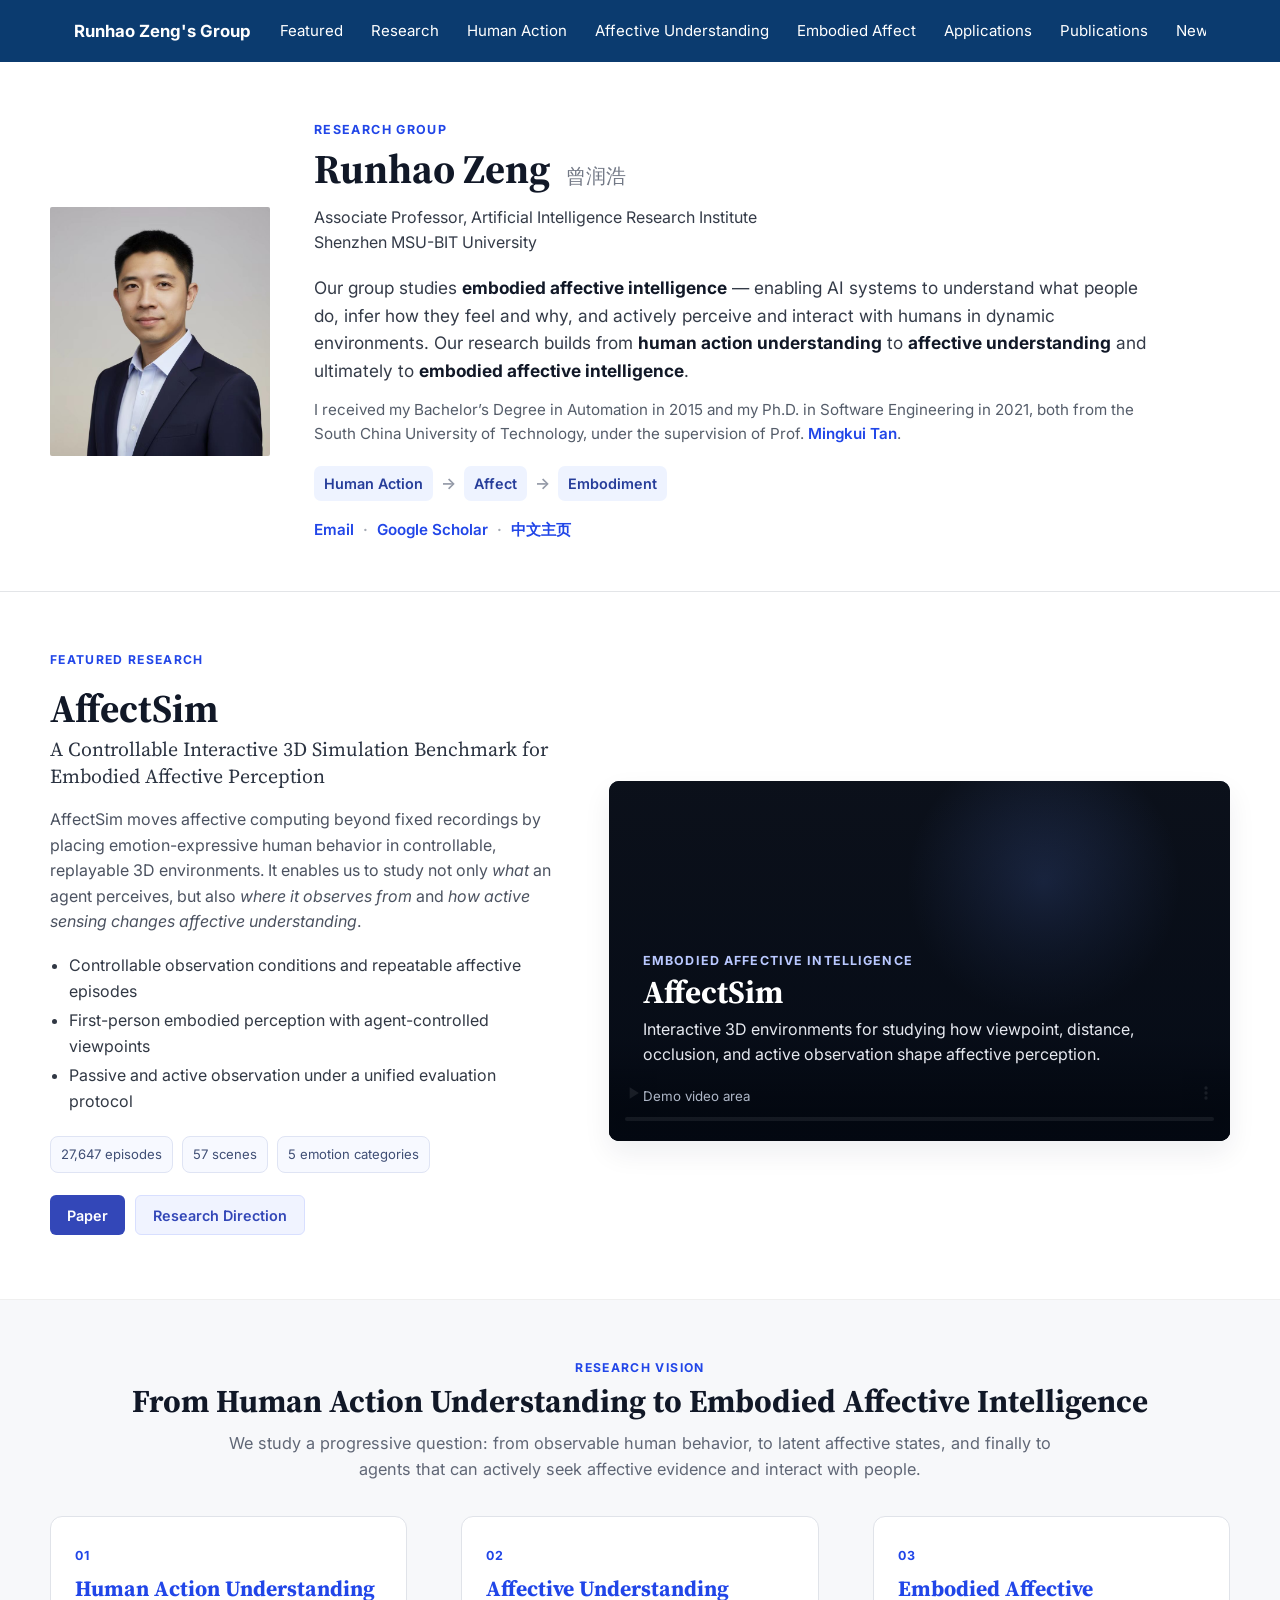
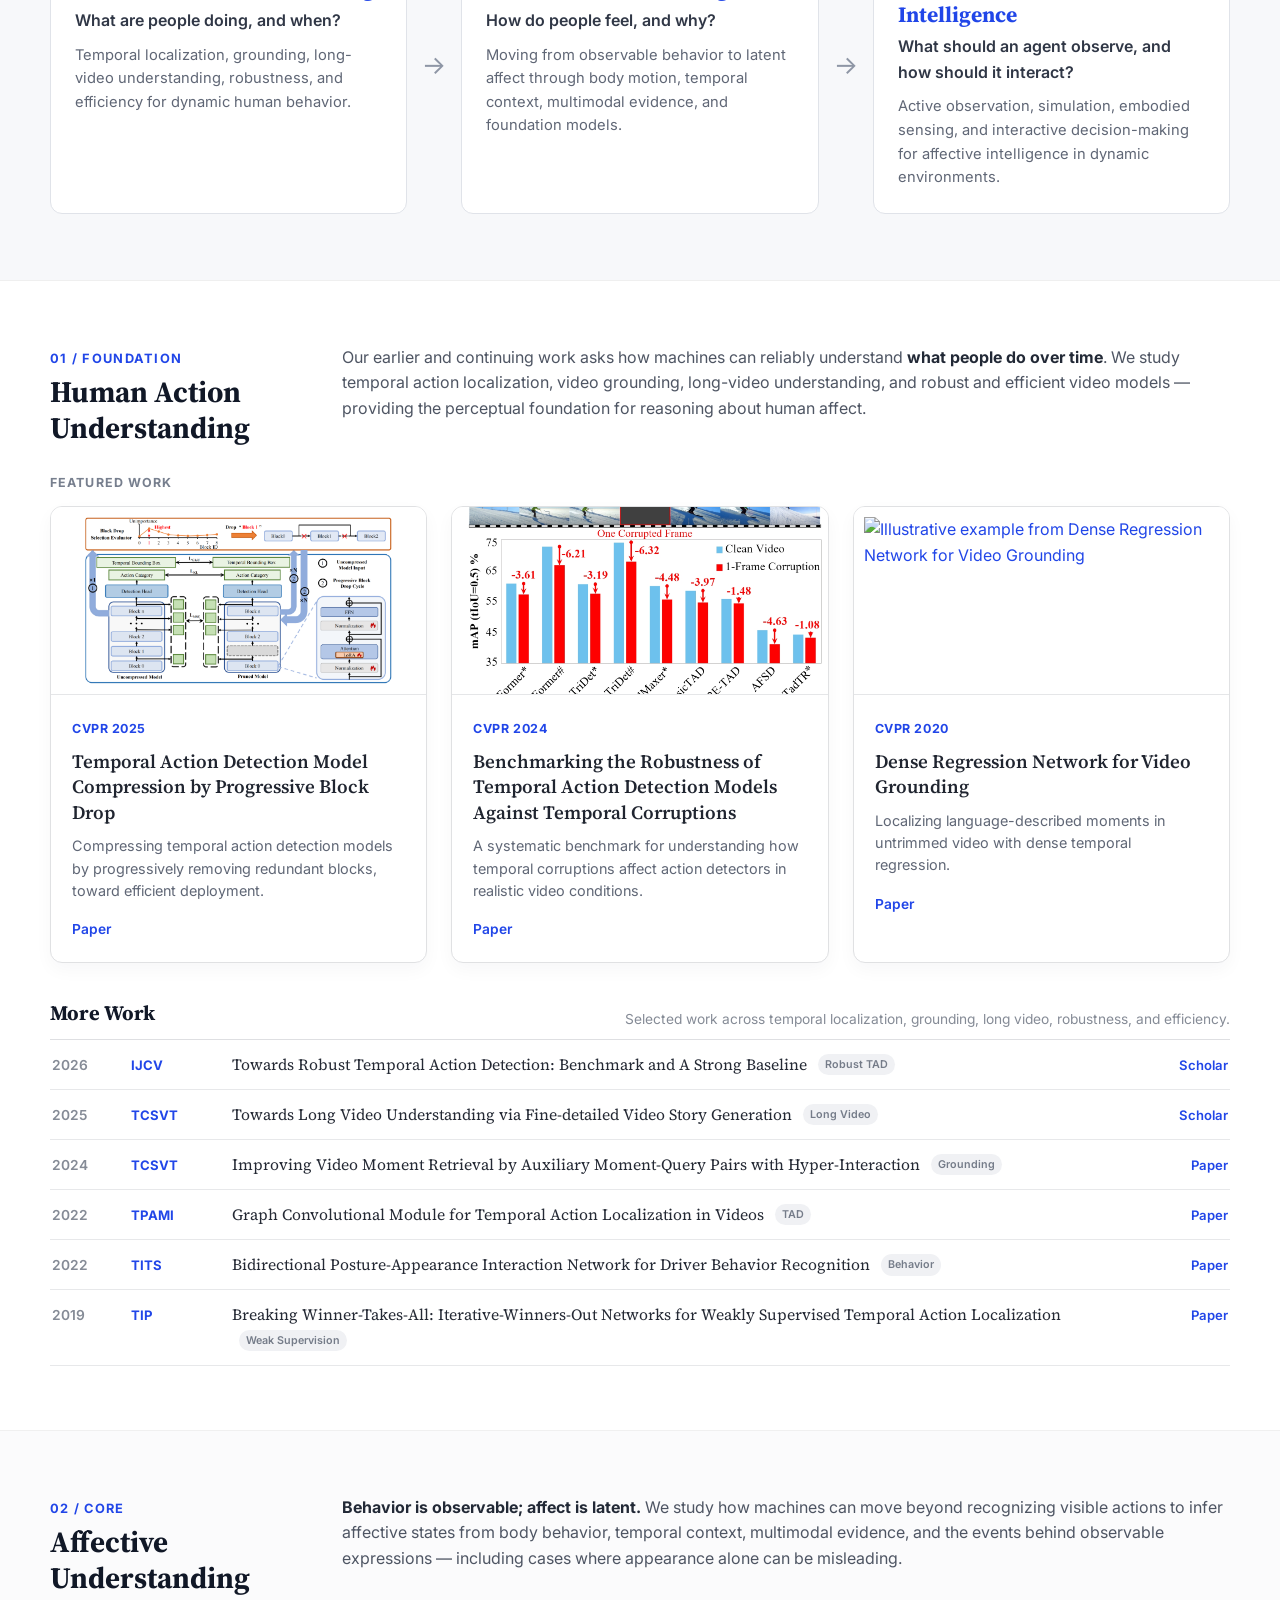
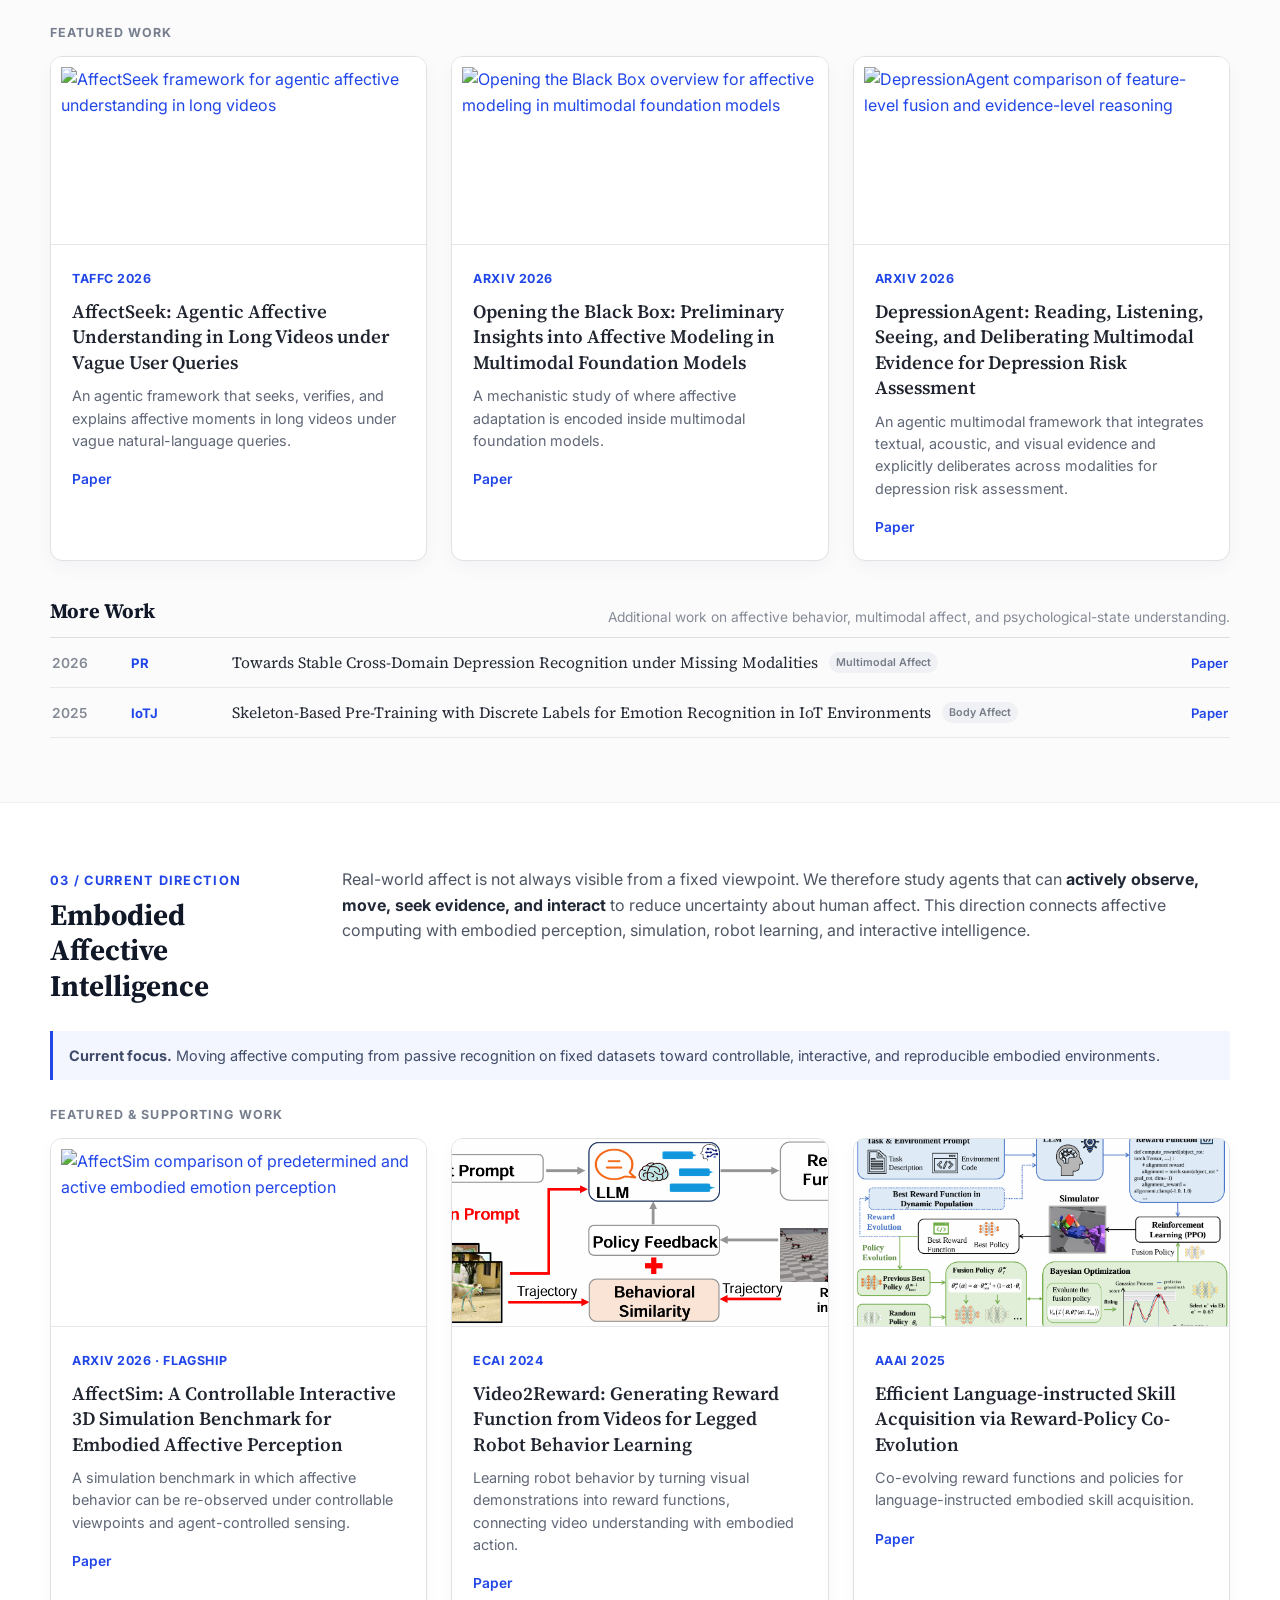
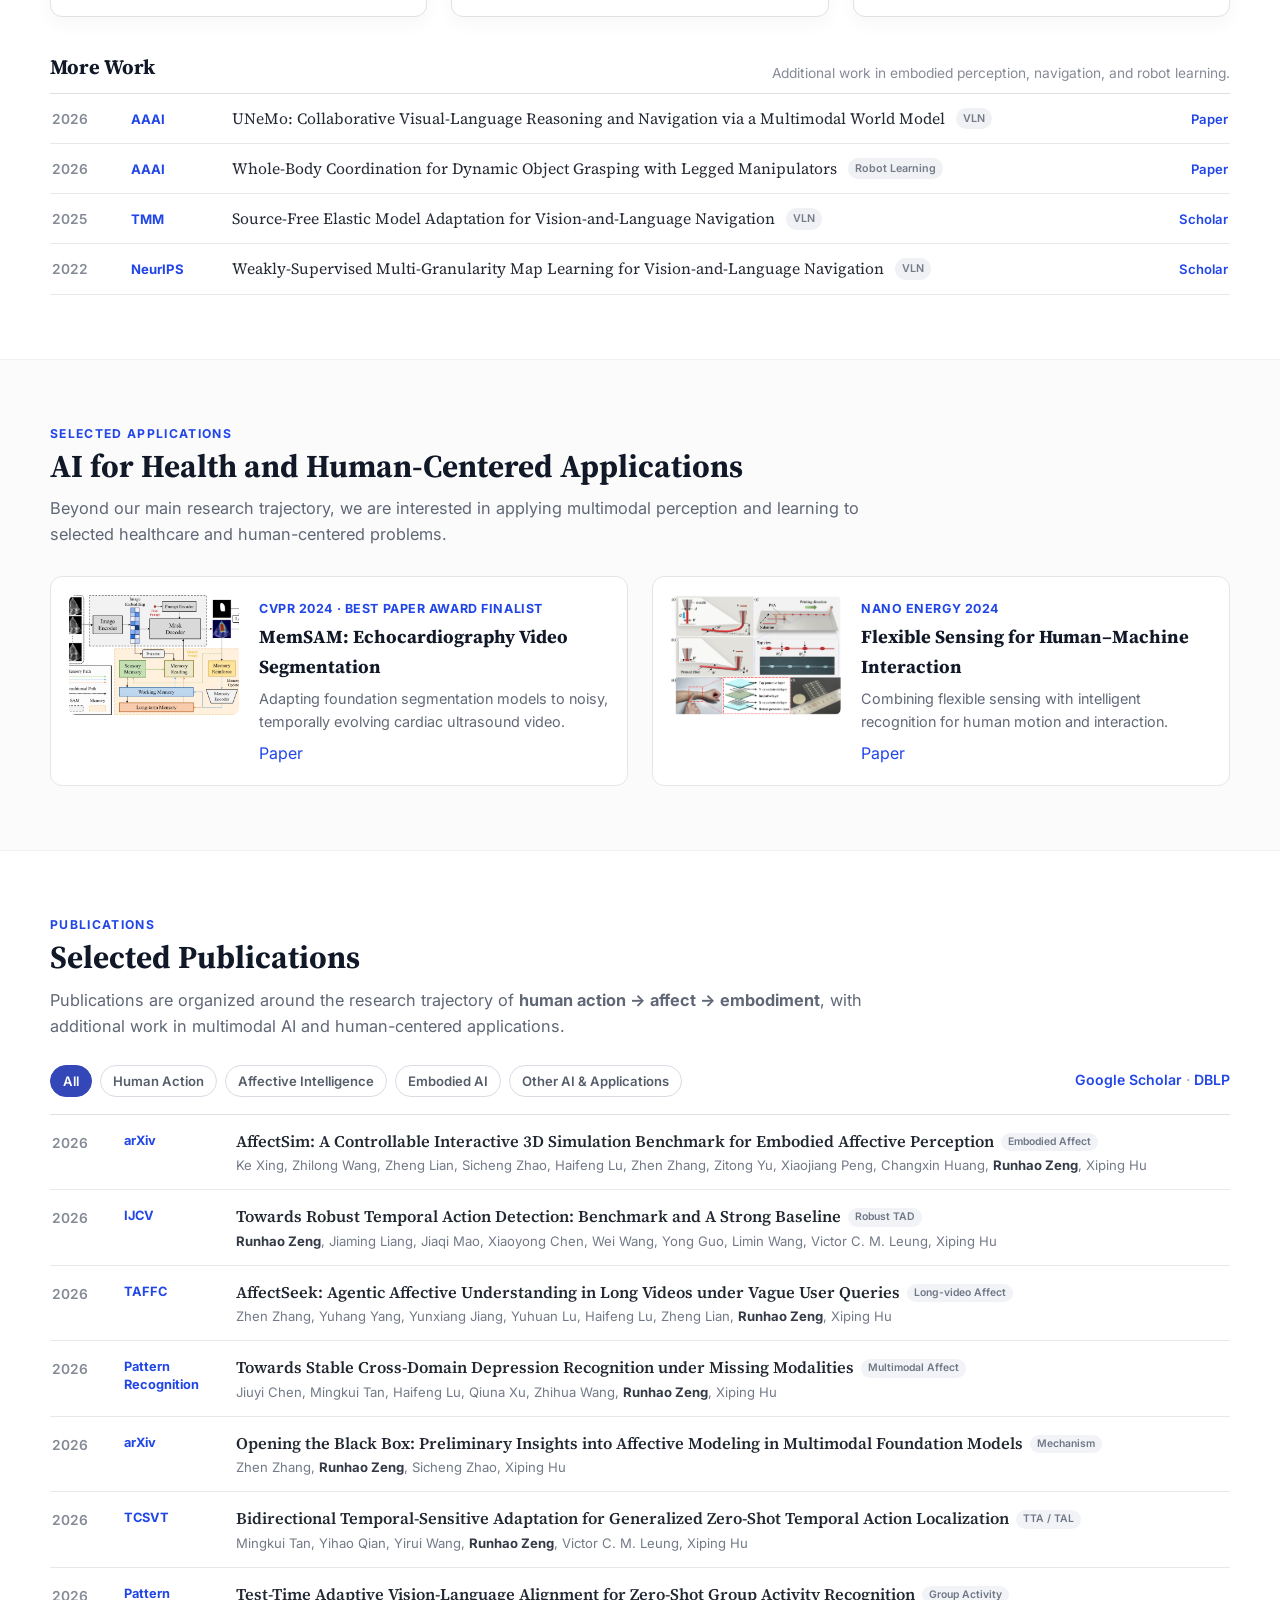
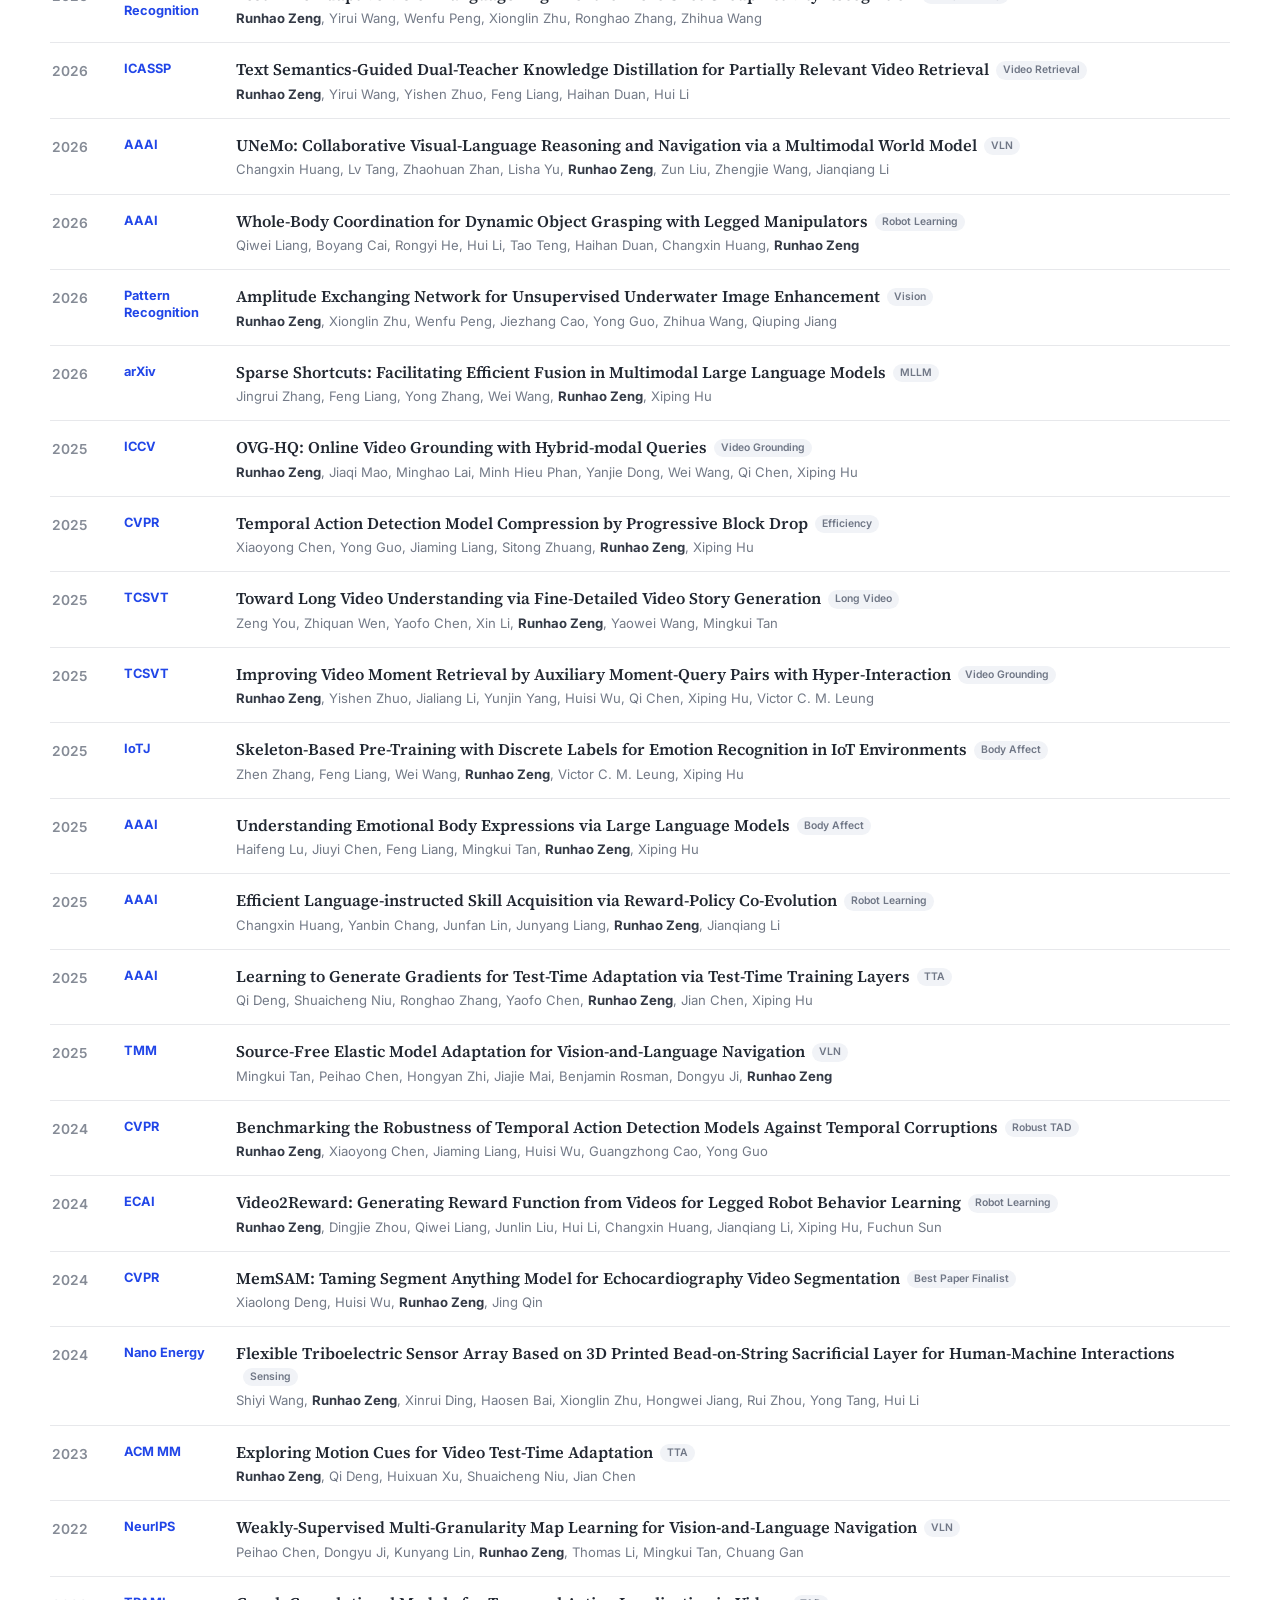
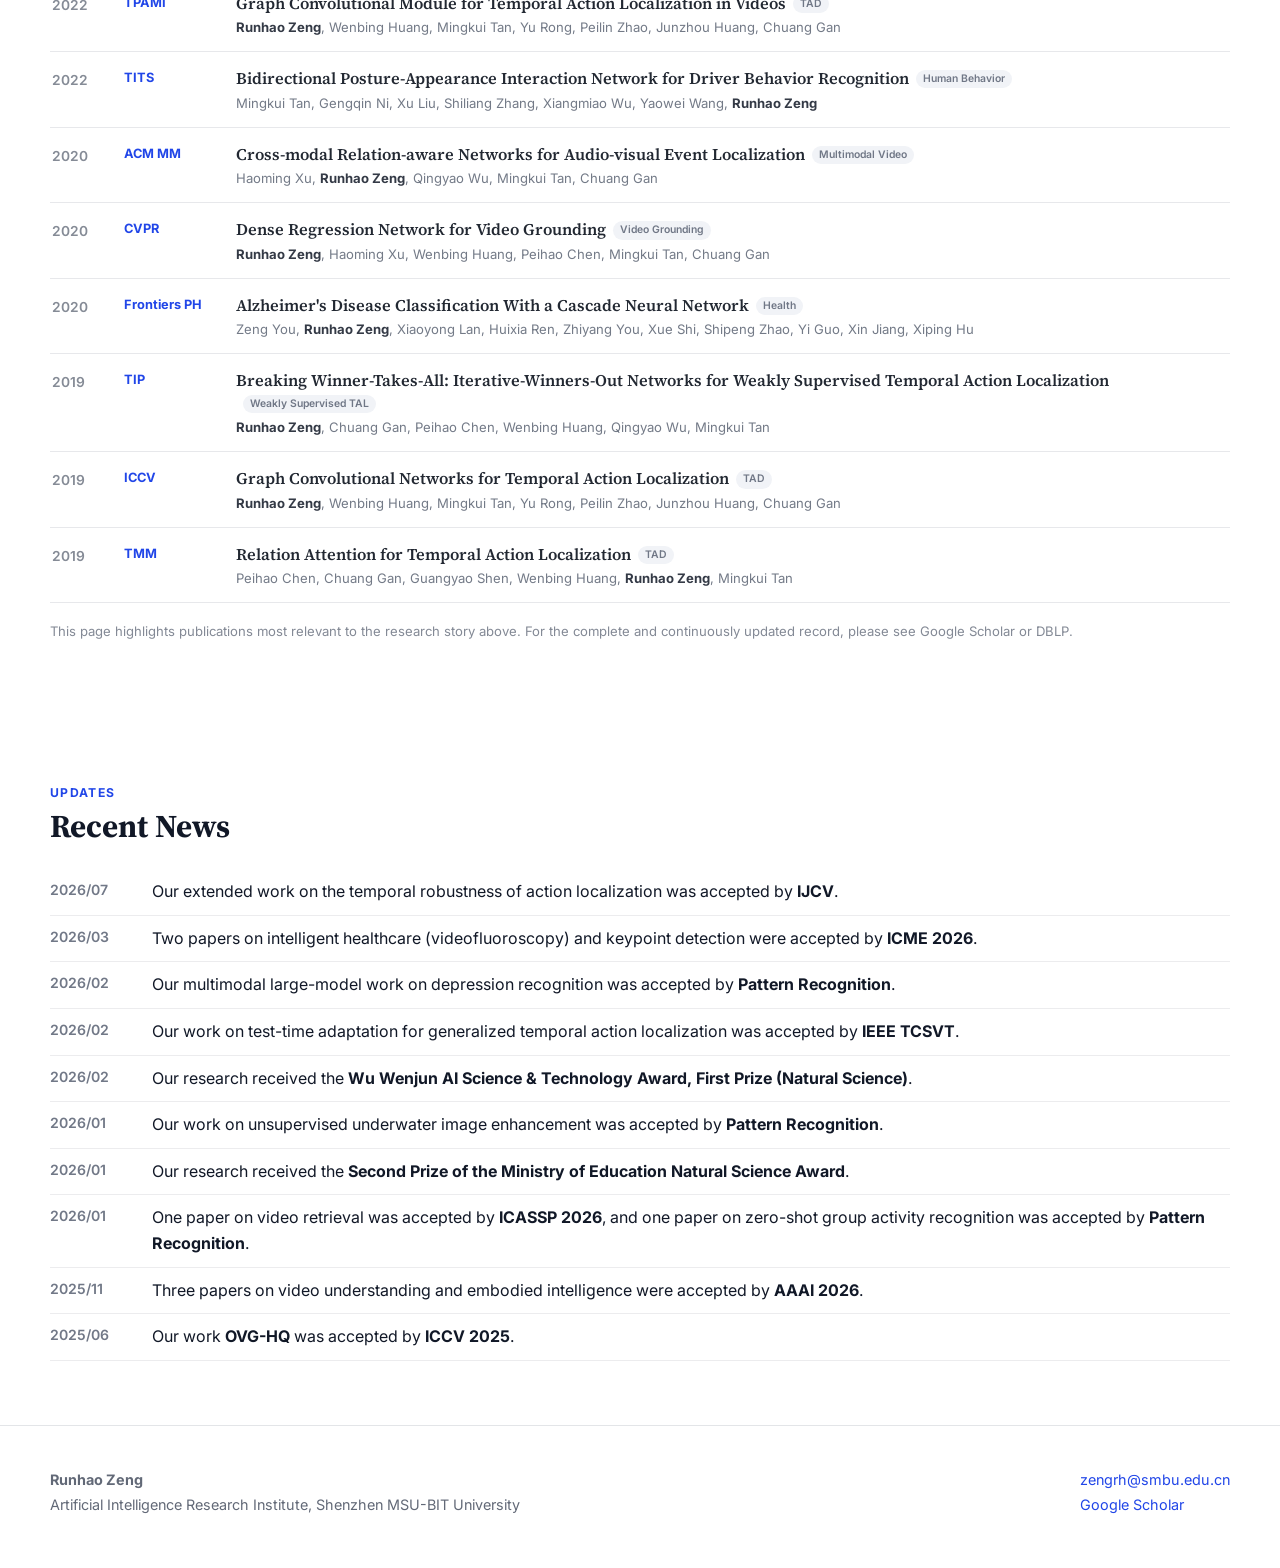
==== commit 94b64af5: "Update publication venue from ARXIV to TAFFC" ====
--- a/index_affective_story_v6_remote_figures.html
+++ b/index_affective_story_v6_remote_figures.html
@@ -1216,7 +1216,7 @@
             </div>
           </a>
           <div class="paper-body">
-            <span class="venue">ARXIV 2026</span>
+            <span class="venue">TAFFC 2026</span>
             <h3>
               <a href="https://arxiv.org/abs/2605.05640" target="_blank" rel="noopener">
                 AffectSeek: Agentic Affective Understanding in Long Videos under Vague User Queries
@@ -1584,7 +1584,7 @@
 
         <article class="pub-item" data-cat="affect">
           <div class="pub-year">2026</div>
-          <div class="pub-venue">arXiv</div>
+          <div class="pub-venue">TAFFC</div>
           <div>
             <h3 class="pub-title"><a href="https://arxiv.org/abs/2605.05640" target="_blank" rel="noopener">AffectSeek: Agentic Affective Understanding in Long Videos under Vague User Queries</a><span class="pub-badge">Long-video Affect</span></h3>
             <p class="pub-authors">Zhen Zhang, Yuhang Yang, Yunxiang Jiang, Yuhuan Lu, Haifeng Lu, Zheng Lian, <strong>Runhao Zeng</strong>, Xiping Hu</p>
